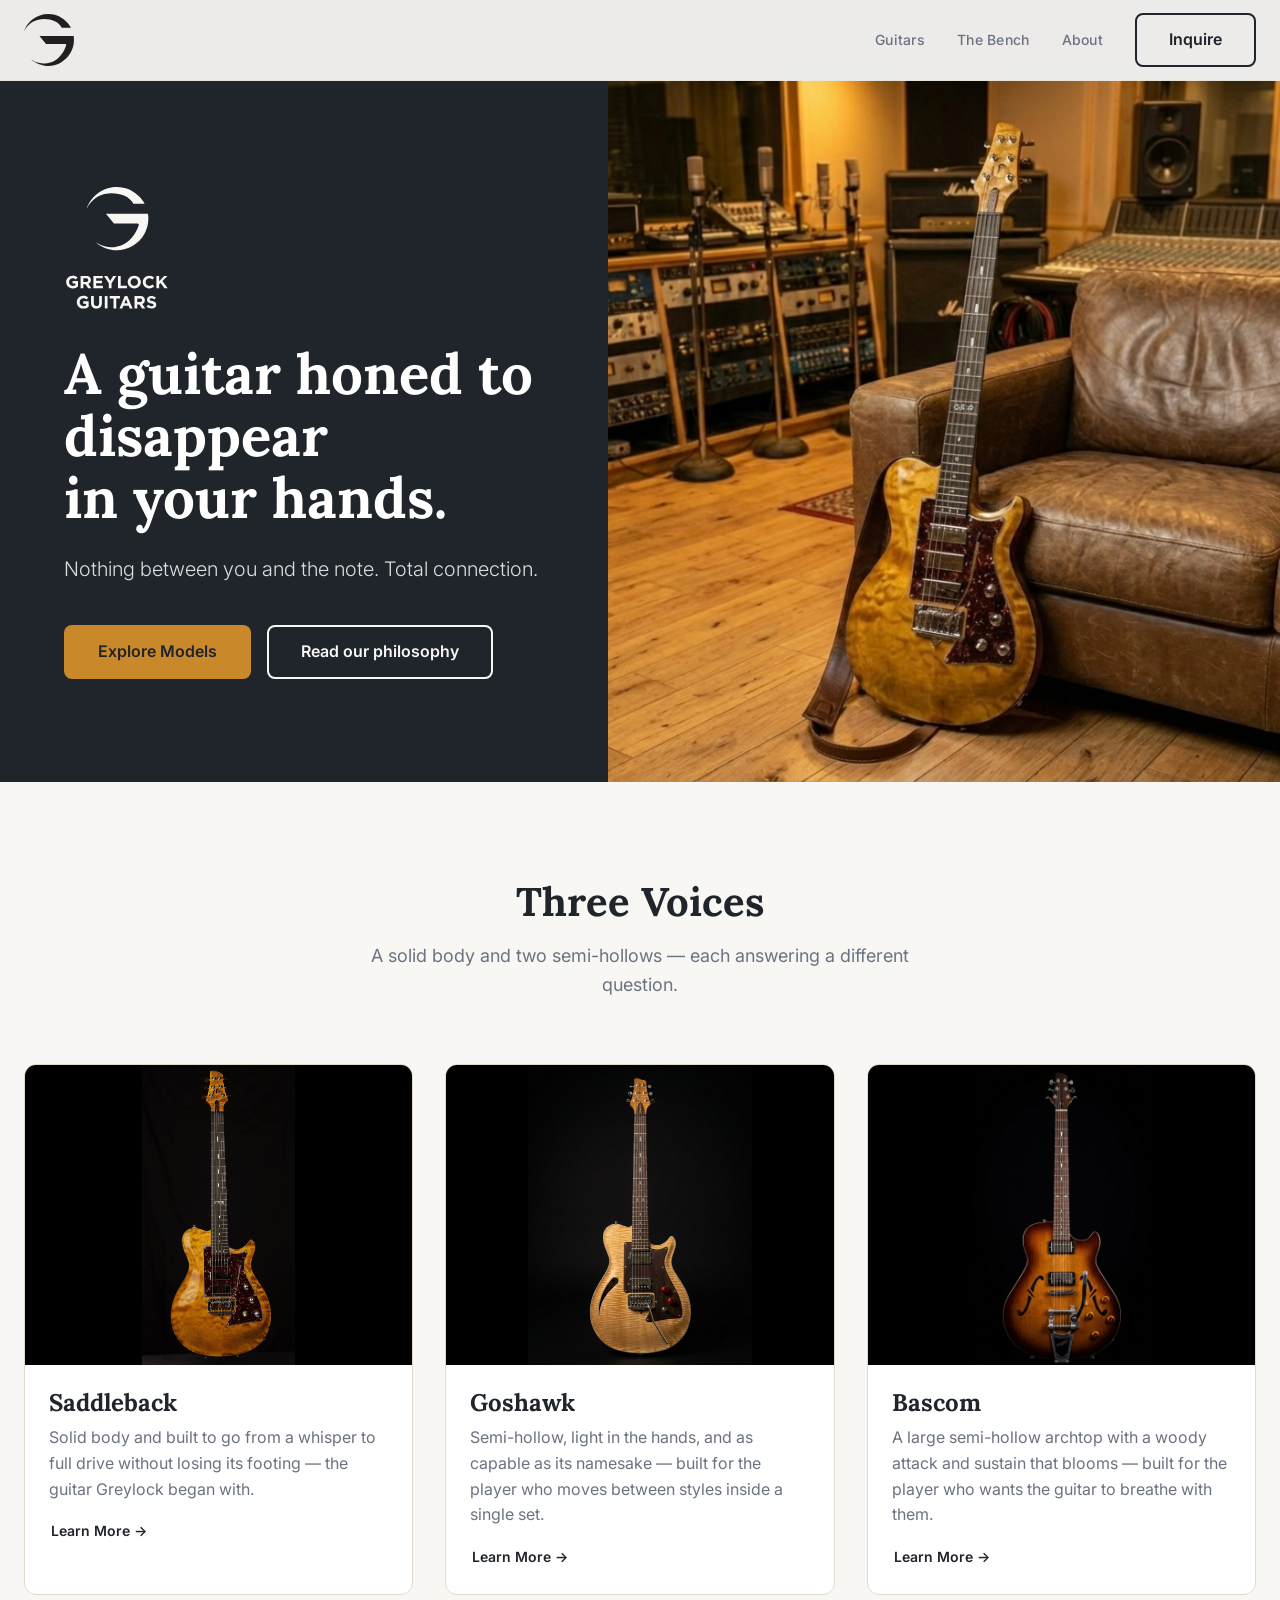
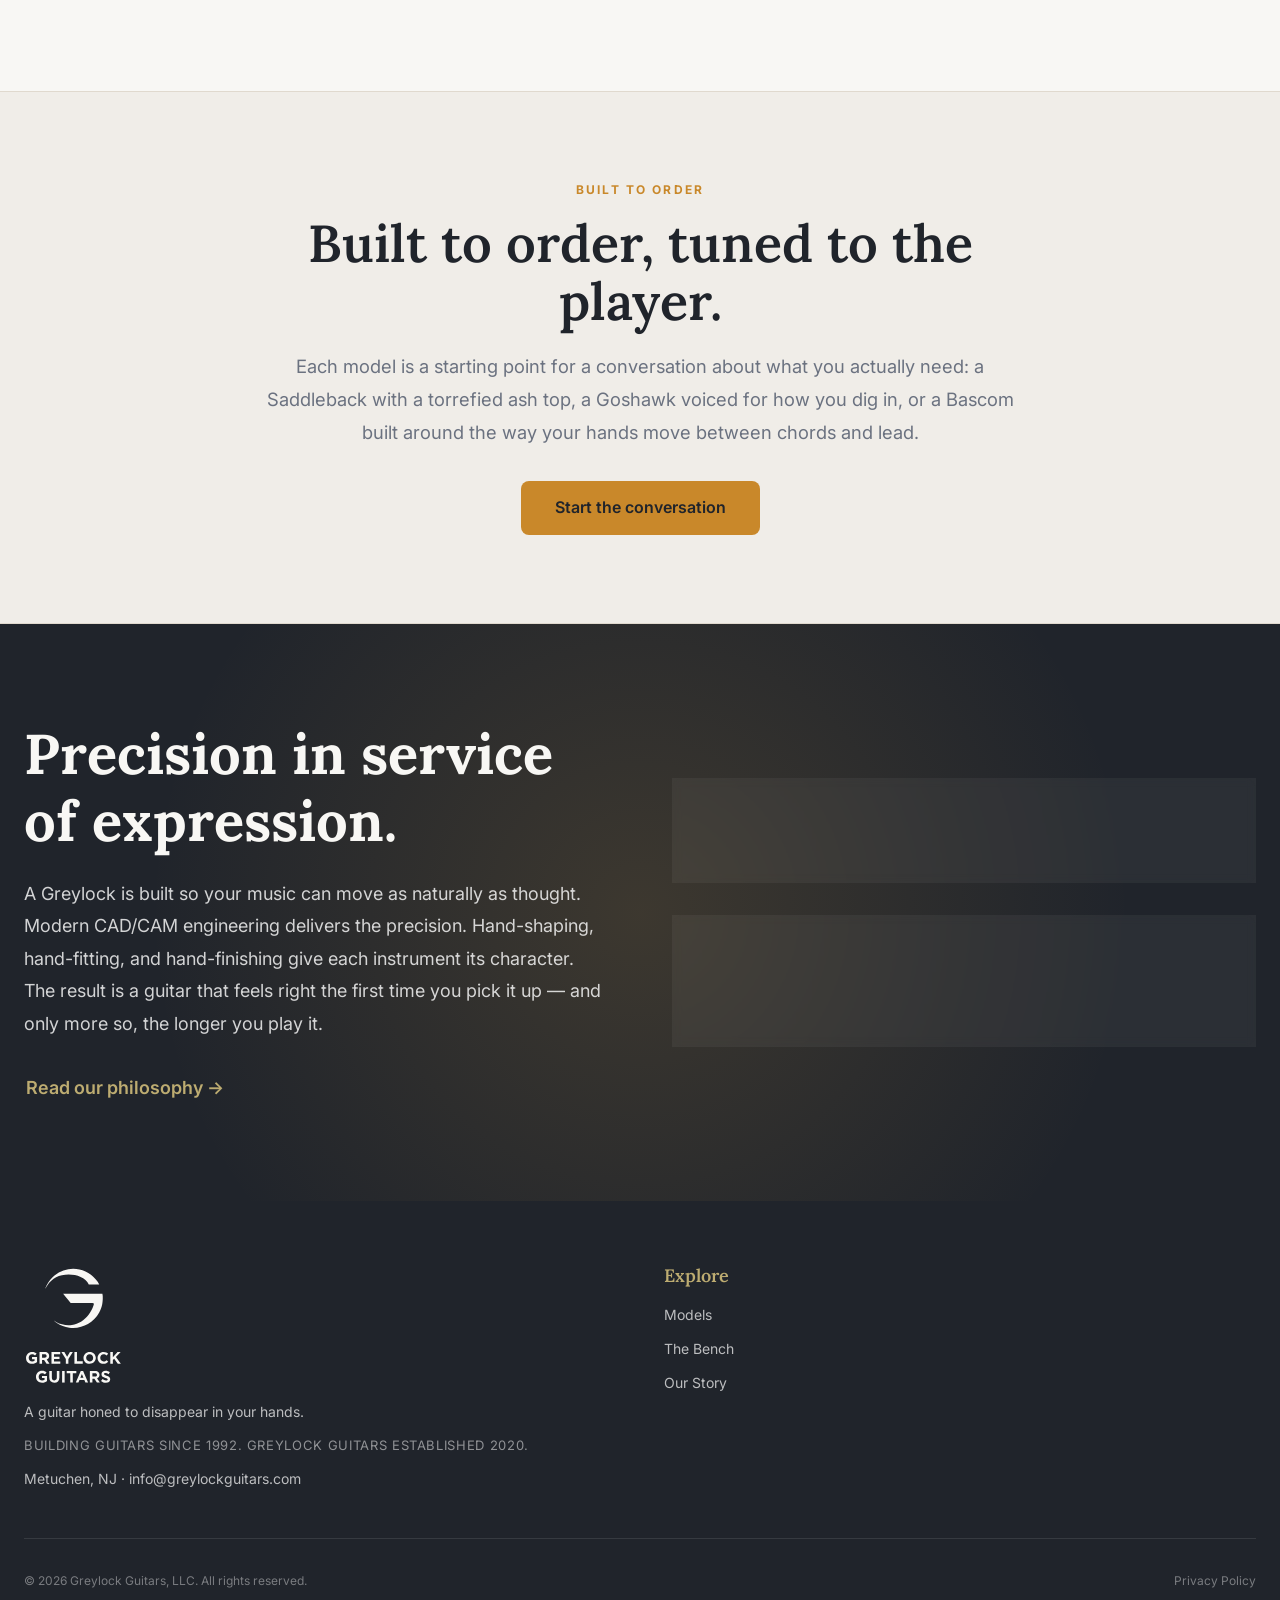
==== index.html @ 0bf5e830 "Initial Greylock Guitars site Co-Authored-By: Claude Sonnet 5.5 <noreply@anthropic.com> Claude-Sessi" ====
<!DOCTYPE html>
<html lang="en">
<head>
    <meta charset="UTF-8">
    <meta name="viewport" content="width=device-width, initial-scale=1.0">
    <title>Greylock Guitars — Precision electric guitars, Metuchen NJ</title>
    <meta name="description" content="Greylock Guitars builds precision electric guitars in Metuchen, NJ. Solid body and semi-hollow instruments, honed to disappear in your hands.">
    <script type="application/ld+json">
    {
        "@context": "https://schema.org",
        "@type": ["Organization", "LocalBusiness"],
        "name": "Greylock Guitars",
        "email": "info@greylockguitars.com",
        "address": {
            "@type": "PostalAddress",
            "addressLocality": "Metuchen",
            "addressRegion": "NJ",
            "addressCountry": "US"
        }
    }
    </script>
    <link rel="preconnect" href="https://fonts.googleapis.com">
    <link rel="preconnect" href="https://fonts.gstatic.com" crossorigin>
    <link href="https://fonts.googleapis.com/css2?family=Inter:wght@300;400;500;600&family=Lora:ital,wght@0,400;0,500;0,600;0,700;1,400&display=swap" rel="stylesheet">
    <link rel="stylesheet" href="styles.css">
    <link rel="icon" href="favicon.svg" type="image/svg+xml">
    <link rel="icon" href="favicon-32.png" type="image/png" sizes="32x32">
    <link rel="icon" href="favicon.ico" sizes="48x48">
    <link rel="apple-touch-icon" href="apple-touch-icon.png">
</head>
<body>
    <!-- Navigation -->
    <nav class="nav">
        <div class="nav-container">
            <a href="index.html" class="logo"><img src="logo.svg" alt="Greylock Guitars" class="logo-img"></a>

            <div class="nav-links" id="navLinks">
                <a href="index.html#models" class="nav-link">Guitars</a>
                <a href="bench.html" class="nav-link">The Bench</a>
                <a href="about.html" class="nav-link">About</a>
                <a href="contact.html" class="btn btn-outline">Inquire</a>
            </div>

            <button class="mobile-menu-btn" id="mobileMenuBtn" aria-label="Toggle menu">
                <span class="hamburger"></span>
            </button>
        </div>
    </nav>

    <!-- Hero Section -->
    <section class="hero hero--split">
        <div class="hero-content fade-in">
            <img src="logo-stacked-light.svg" alt="" class="hero-logo">
            <h1 class="hero-title">A guitar honed to disappear<br>in your hands.</h1>
            <p class="hero-subtitle">Nothing between you and the note. Total connection.</p>
            <div class="hero-buttons">
                <a href="index.html#models" class="btn btn-primary">Explore Models</a>
                <a href="about.html" class="btn btn-secondary">Read our philosophy</a>
            </div>
        </div>
        <figure class="hero-photo"><img src="attached_assets/hero.jpg" alt="A Greylock guitar leaning against a leather sofa in a recording studio, racks of vintage gear behind it"></figure>
    </section>

    <!-- Featured Models Section -->
    <section class="section" id="models">
        <div class="container">
            <div class="section-header">
                <h2 class="section-title">Three Voices</h2>
                <p class="section-subtitle">A solid body and two semi-hollows — each answering a different question.</p>
            </div>

            <div class="guitar-grid">
                <!-- Saddleback -->
                <div class="guitar-card">
                    <a href="saddleback.html" class="guitar-card-image" aria-label="Saddleback">
                        <img src="attached_assets/2024-greylock-first-look.jpeg" alt="Saddleback in amber quilted maple">
                    </a>
                    <div class="guitar-card-content">
                        <h3 class="guitar-card-title">Saddleback</h3>
                        <p class="guitar-card-desc">Solid body and built to go from a whisper to full drive without losing its footing — the guitar Greylock began with.</p>
                        <a href="saddleback.html" class="btn btn-text">Learn More →</a>
                    </div>
                </div>

                <!-- Goshawk -->
                <div class="guitar-card">
                    <a href="goshawk.html" class="guitar-card-image" aria-label="Goshawk">
                        <img src="attached_assets/goshawk-1.jpg" alt="Goshawk semi-hollow in natural flame maple with rosewood pickguard">
                    </a>
                    <div class="guitar-card-content">
                        <h3 class="guitar-card-title">Goshawk</h3>
                        <p class="guitar-card-desc">Semi-hollow, light in the hands, and as capable as its namesake — built for the player who moves between styles inside a single set.</p>
                        <a href="goshawk.html" class="btn btn-text">Learn More →</a>
                    </div>
                </div>

                <!-- Bascom -->
                <div class="guitar-card">
                    <a href="bascom.html" class="guitar-card-image" aria-label="Bascom">
                        <img src="attached_assets/bascom-1.jpg" alt="Bascom semi-hollow archtop in tobacco sunburst with Bigsby tremolo">
                    </a>
                    <div class="guitar-card-content">
                        <h3 class="guitar-card-title">Bascom</h3>
                        <p class="guitar-card-desc">A large semi-hollow archtop with a woody attack and sustain that blooms — built for the player who wants the guitar to breathe with them.</p>
                        <a href="bascom.html" class="btn btn-text">Learn More →</a>
                    </div>
                </div>
            </div>
        </div>
    </section>

    <!-- Built to Order -->
    <section class="order-band">
        <div class="container">
            <div class="order-band-inner">
                <p class="bench-kicker">Built to order</p>
                <h2 class="order-band-title">Built to order, tuned to the player.</h2>
                <p class="order-band-text">
                    Each model is a starting point for a conversation about what you actually need: a Saddleback with a torrefied ash top, a Goshawk voiced for how you dig in, or a Bascom built around the way your hands move between chords and lead.
                </p>
                <a href="contact.html" class="btn btn-primary">Start the conversation</a>
            </div>
        </div>
    </section>

    <!-- Value Prop Section -->
    <section class="section section-dark">
        <div class="section-dark-overlay"></div>
        <div class="container">
            <div class="two-column">
                <div>
                    <h2 class="section-title-large">Precision in service of expression.</h2>
                    <p class="section-text">
                        A Greylock is built so your music can move as naturally as thought. Modern CAD/CAM engineering delivers the precision.
                        Hand-shaping, hand-fitting, and hand-finishing give each instrument its character. The result is a guitar that
                        feels right the first time you pick it up — and only more so, the longer you play it.
                    </p>
                    <a href="about.html" class="btn btn-link">Read our philosophy →</a>
                </div>

                <div class="features-grid">
                    <!-- Feature 1 -->
                    <div class="feature-card">
                        <div class="feature-icon">
                            <svg xmlns="http://www.w3.org/2000/svg" width="32" height="32" viewBox="0 0 24 24" fill="none" stroke="currentColor" stroke-width="2" stroke-linecap="round" stroke-linejoin="round">
                                <path d="M12 19l7-7 3 3-7 7-3-3z"></path>
                                <path d="M18 13l-1.5-7.5L2 2l3.5 14.5L13 18l5-5z"></path>
                                <path d="M2 2l7.586 7.586"></path>
                                <circle cx="11" cy="11" r="2"></circle>
                            </svg>
                        </div>
                        <div>
                            <h3 class="feature-title">Precision Engineering</h3>
                            <p class="feature-desc">Modern CNC accuracy paired with traditional hand-carving.</p>
                        </div>
                    </div>

                    <!-- Feature 2 -->
                    <div class="feature-card">
                        <div class="feature-icon">
                            <svg xmlns="http://www.w3.org/2000/svg" width="32" height="32" viewBox="0 0 24 24" fill="none" stroke="currentColor" stroke-width="2" stroke-linecap="round" stroke-linejoin="round">
                                <polygon points="13 2 3 14 12 14 11 22 21 10 12 10 13 2"></polygon>
                            </svg>
                        </div>
                        <div>
                            <h3 class="feature-title">Resonant Materials</h3>
                            <p class="feature-desc">Tonewoods selected individually for weight, stability, and voice — traditional or not, when a material earns its place.</p>
                        </div>
                    </div>
                </div>
            </div>
        </div>
    </section>

    <!-- Footer -->
    <footer class="footer">
        <div class="container">
            <div class="footer-grid">
                <!-- Brand -->
                <div>
                    <img src="logo-stacked-light.svg" alt="Greylock Guitars" class="footer-logo">
                    <p class="footer-tagline">A guitar honed to disappear in your hands.</p>
                    <p class="footer-established">Building guitars since 1992. Greylock Guitars established 2020.</p>
                    <p class="footer-location">Metuchen, NJ · <a href="mailto:info@greylockguitars.com">info@greylockguitars.com</a></p>
                </div>

                <!-- Links -->
                <div>
                    <h4 class="footer-heading">Explore</h4>
                    <ul class="footer-links">
                        <li><a href="index.html#models">Models</a></li>
                        <li><a href="bench.html">The Bench</a></li>
                        <li><a href="about.html">Our Story</a></li>
                    </ul>
                </div>

                <!-- Contact -->
            </div>

            <div class="footer-bottom">
                <p>&copy; 2026 Greylock Guitars, LLC. All rights reserved.</p>
                <div class="footer-legal">
                    <a href="privacy.html">Privacy Policy</a>
                </div>
            </div>
        </div>
    </footer>

    <script src="script.js"></script>
</body>
</html>
---- styles.css ----
/* ========================================
   CSS VARIABLES & RESET
   ======================================== */
:root {
    /* Brand Colors */
    --charcoal: #20242b;
    --warm-brown: #80664d;
    --vintage-amber: #e1aa48;
    --ivory: #f8f7f4;
    --cherry-red: #be283b;
    --gold: #bdac71;
    --chrome: #d6dbe0;

    /* Theme Colors */
    --background: #f8f7f4;
    --background-alt: #4d3d28;
    --foreground: #20242b;
    --primary: #20242b;
    --primary-foreground: #f8f7f4;
    --secondary: #bdac71;
    --muted: #f0ede8;
    --muted-foreground: #6b7280;
    --border: #e0d9ce;

    /* Typography */
    --font-heading: 'Lora', serif;
    --font-body: 'Inter', sans-serif;

    /* Spacing */
    --spacing-xs: 0.5rem;
    --spacing-sm: 1rem;
    --spacing-md: 1.5rem;
    --spacing-lg: 2rem;
    --spacing-xl: 3rem;
    --spacing-2xl: 4rem;

    /* Border Radius */
    --radius-sm: 0.25rem;
    --radius-md: 0.5rem;
    --radius-lg: 0.75rem;
    --radius-xl: 1rem;
}

* {
    margin: 0;
    padding: 0;
    box-sizing: border-box;
}

body {
    font-family: var(--font-body);
    background: var(--background);
    color: var(--foreground);
    line-height: 1.6;
    -webkit-font-smoothing: antialiased;
    -moz-osx-font-smoothing: grayscale;
}

h1, h2, h3, h4, h5, h6 {
    font-family: var(--font-heading);
    font-weight: 600;
    line-height: 1.2;
    letter-spacing: 0;
}

img {
    max-width: 100%;
    display: block;
}

a {
    text-decoration: none;
    color: inherit;
}

/* ========================================
   NAVIGATION
   ======================================== */
.nav {
    position: fixed;
    top: 0;
    width: 100%;
    background: rgba(248, 247, 244, 0.95);
    backdrop-filter: blur(12px);
    z-index: 1000;
    border-bottom: 1px solid rgba(224, 217, 206, 0.4);
}

.nav-container {
    max-width: 1280px;
    margin: 0 auto;
    padding: 0 1.5rem;
    display: flex;
    justify-content: space-between;
    align-items: center;
    height: 80px;
}

.logo {
    display: flex;
    align-items: center;
    transition: opacity 0.3s ease;
}

.logo:hover {
    opacity: 0.8;
}

.logo-img {
    height: 2rem;
    width: auto;
    display: block;
}

.nav-links {
    display: flex;
    align-items: center;
    gap: 2rem;
}

.nav-link {
    font-size: 0.875rem;
    font-weight: 500;
    letter-spacing: 0.02em;
    color: var(--muted-foreground);
    transition: color 0.3s ease;
    position: relative;
}

.nav-link:hover {
    color: var(--primary);
}

.nav-link.active {
    color: var(--primary);
}

.nav-link.active::after {
    content: '';
    position: absolute;
    bottom: -4px;
    left: 0;
    width: 100%;
    height: 2px;
    background: var(--primary);
}

.mobile-menu-btn {
    display: none;
    background: none;
    border: none;
    cursor: pointer;
    padding: 0.5rem;
    overflow: hidden;
}

.hamburger {
    display: block;
    width: 26px;
    height: 22px;
    position: relative;
    transition: all 0.3s ease;
}

/* Guitar strings (4 horizontal lines) with frets on edges */
.hamburger::before {
    content: '';
    position: absolute;
    width: 26px;
    height: 0.8px;
    background: var(--primary);
    left: 0;
    top: 5px;
    transition: all 0.3s ease;
    /* Additional 3 strings below */
    box-shadow:
        0 5px 0 0 var(--primary),
        0 10px 0 0 var(--primary),
        0 15px 0 0 var(--primary),
        /* Left fret */
        0 0 0 1.5px var(--primary),
        /* Right fret */
        25px 0 0 1.5px var(--primary);
}

/* Horizontal pill-shaped fret marker between strings */
.hamburger::after {
    content: '';
    position: absolute;
    width: 8px;
    height: 2.5px;
    background: var(--primary);
    left: 50%;
    top: 50%;
    transform: translate(-50%, -50%);
    border-radius: 2px;
    opacity: 0.5;
    transition: all 0.3s ease;
}

/* Active state - X for close */
.mobile-menu-btn.active .hamburger::before {
    box-shadow: none;
    width: 24px;
    height: 2px;
    top: 50%;
    transform: translateY(-50%) rotate(45deg);
}

.mobile-menu-btn.active .hamburger::after {
    width: 24px;
    height: 2px;
    border-radius: 0;
    transform: translate(-50%, -50%) rotate(-45deg);
    opacity: 1;
}

/* ========================================
   BUTTONS
   ======================================== */
.btn {
    display: inline-block;
    padding: 0.75rem 2rem;
    font-size: 1rem;
    font-weight: 600;
    text-align: center;
    border-radius: var(--radius-md);
    transition: all 0.3s ease;
    cursor: pointer;
    border: 2px solid transparent;
}

.btn-primary {
    background: #c9882a;
    color: var(--primary);
}

.btn-primary:hover {
    background: var(--vintage-amber);
    transform: translateY(-2px);
    box-shadow: 0 4px 12px rgba(201, 136, 42, 0.3);
}

.btn-secondary {
    background: transparent;
    color: var(--primary-foreground);
    border-color: var(--primary-foreground);
}

.btn-secondary:hover {
    background: var(--primary-foreground);
    color: var(--primary);
}

.btn-outline {
    background: transparent;
    color: var(--primary);
    border-color: var(--primary);
}

.btn-outline:hover {
    background: var(--primary);
    color: var(--primary-foreground);
}

.btn-ghost {
    background: transparent;
    color: var(--muted-foreground);
    padding: 0.5rem 1rem;
}

.btn-ghost:hover {
    color: var(--primary);
}

.btn-link {
    background: none;
    color: var(--secondary);
    padding: 0;
    font-size: 1.125rem;
    transition: color 0.3s ease;
}

.btn-link:hover {
    color: var(--primary-foreground);
}

.btn-text {
    background: none;
    color: var(--primary);
    padding: 0;
    font-size: 0.875rem;
    font-weight: 600;
}

.btn-text:hover {
    color: var(--secondary);
}

/* ========================================
   HERO SECTION
   ======================================== */
.hero {
    position: relative;
    height: 100vh;
    min-height: 600px;
    display: flex;
    align-items: center;
    justify-content: center;
    overflow: hidden;
    background: var(--charcoal);
}

.hero-bg {
    position: absolute;
    inset: 0;
    background-image: url('attached_assets/hero.jpg');
    background-size: cover;
    background-position: center;
    opacity: 0.5;
}

.hero-overlay {
    position: absolute;
    inset: 0;
    background: linear-gradient(to bottom, rgba(32, 36, 43, 0.5), rgba(32, 36, 43, 0.65));
    z-index: 1;
}

.hero-content {
    position: relative;
    z-index: 2;
    text-align: center;
    max-width: 900px;
    padding: 0 1.5rem;
    margin-top: 4rem;
}

.hero-title {
    font-size: clamp(2.5rem, 8vw, 4.5rem);
    font-weight: 700;
    color: white;
    margin-bottom: 1.5rem;
    line-height: 1.1;
    text-shadow: 0 2px 20px rgba(0, 0, 0, 0.5), 0 4px 40px rgba(0, 0, 0, 0.3);
}

.hero-subtitle {
    font-size: clamp(1rem, 3vw, 1.25rem);
    color: rgba(255, 255, 255, 0.95);
    margin-bottom: 2.5rem;
    font-weight: 300;
    max-width: 700px;
    margin-left: auto;
    margin-right: auto;
    text-shadow: 0 2px 15px rgba(0, 0, 0, 0.4), 0 4px 30px rgba(0, 0, 0, 0.3);
}

.hero-buttons {
    display: flex;
    flex-wrap: wrap;
    gap: 1rem;
    justify-content: center;
}

/* ========================================
   SECTIONS
   ======================================== */
.section {
    padding: 6rem 0;
}

.section-dark {
    background: var(--primary);
    color: var(--primary-foreground);
    position: relative;
    overflow: hidden;
}

.section-dark-overlay {
    position: absolute;
    inset: 0;
    background: radial-gradient(circle at center, rgba(225, 170, 72, 0.15) 0%, transparent 70%);
    pointer-events: none;
}

.container {
    max-width: 1280px;
    margin: 0 auto;
    padding: 0 1.5rem;
    position: relative;
    z-index: 1;
}

.section-header {
    text-align: center;
    margin-bottom: 4rem;
}

.section-header-flex {
    display: flex;
    justify-content: space-between;
    align-items: flex-end;
    margin-bottom: 3rem;
}

.section-title {
    font-size: clamp(2rem, 5vw, 2.5rem);
    font-weight: 700;
    color: var(--foreground);
    margin-bottom: 1rem;
}

.section-dark .section-title {
    color: var(--primary-foreground);
}

.section-title-large {
    font-size: clamp(2rem, 6vw, 3.5rem);
    font-weight: 700;
    margin-bottom: 1.5rem;
}

.section-subtitle {
    font-size: 1.125rem;
    color: var(--muted-foreground);
    max-width: 600px;
    margin: 0 auto;
}

.section-text {
    font-size: 1.125rem;
    line-height: 1.8;
    color: rgba(255, 255, 255, 0.8);
    margin-bottom: 2rem;
}

/* ========================================
   LAYOUT UTILITIES
   ======================================== */
.two-column {
    display: grid;
    grid-template-columns: 1fr 1fr;
    gap: 4rem;
    align-items: center;
}

.guitar-grid {
    display: grid;
    grid-template-columns: repeat(auto-fit, minmax(300px, 1fr));
    gap: 2rem;
}

.blog-grid {
    display: grid;
    grid-template-columns: repeat(auto-fit, minmax(300px, 1fr));
    gap: 2rem;
}

.features-grid {
    display: grid;
    gap: 2rem;
}

/* ========================================
   GUITAR CARDS
   ======================================== */
.guitar-card {
    background: white;
    border-radius: var(--radius-lg);
    overflow: hidden;
    border: 1px solid var(--border);
    transition: all 0.3s ease;
}

.guitar-card:hover {
    transform: translateY(-4px);
    box-shadow: 0 12px 24px rgba(0, 0, 0, 0.1);
    border-color: rgba(225, 170, 72, 0.5);
}

.guitar-card-image {
    display: block;
    width: 100%;
    height: 300px;
    overflow: hidden;
    background: #000;
}

.guitar-card-image img {
    width: 100%;
    height: 100%;
    object-fit: contain;
}

.guitar-card:hover .guitar-card-image img {
    transform: none;
}

/* Gallery Styles */
.gallery-container {
    position: relative;
}

.gallery-images {
    position: relative;
    width: 100%;
    height: 100%;
}

.gallery-image {
    position: absolute;
    top: 0;
    left: 0;
    width: 100%;
    height: 100%;
    object-fit: contain;
    opacity: 0;
    transition: opacity 0.5s ease;
}

.gallery-image.active {
    opacity: 1;
    position: relative;
}

.gallery-btn {
    position: absolute;
    top: 50%;
    transform: translateY(-50%);
    background: rgba(32, 36, 43, 0.7);
    color: white;
    border: none;
    width: 40px;
    height: 40px;
    border-radius: 50%;
    font-size: 1.5rem;
    cursor: pointer;
    transition: all 0.3s ease;
    z-index: 10;
    display: flex;
    align-items: center;
    justify-content: center;
    opacity: 0;
}

.gallery-container:hover .gallery-btn {
    opacity: 1;
}

.gallery-btn:hover {
    background: rgba(32, 36, 43, 0.9);
    transform: translateY(-50%) scale(1.1);
}

.gallery-prev {
    left: 10px;
}

.gallery-next {
    right: 10px;
}

.gallery-dots {
    position: absolute;
    bottom: 15px;
    left: 50%;
    transform: translateX(-50%);
    display: flex;
    gap: 8px;
    z-index: 10;
}

.gallery-dot {
    width: 8px;
    height: 8px;
    border-radius: 50%;
    background: rgba(255, 255, 255, 0.5);
    cursor: pointer;
    transition: all 0.3s ease;
    border: 1px solid rgba(255, 255, 255, 0.8);
}

.gallery-dot:hover {
    background: rgba(255, 255, 255, 0.8);
    transform: scale(1.2);
}

.gallery-dot.active {
    background: white;
    width: 24px;
    border-radius: 4px;
}

.guitar-card-content {
    padding: 1.5rem;
}

.guitar-card-title {
    font-size: 1.5rem;
    font-weight: 700;
    margin-bottom: 0.5rem;
}

.guitar-card-desc {
    color: var(--muted-foreground);
    margin-bottom: 1rem;
}

.guitar-card-price {
    font-size: 1.125rem;
    font-weight: 600;
    color: var(--primary);
    margin-bottom: 1rem;
}

/* ========================================
   FEATURE CARDS
   ======================================== */
.feature-card {
    display: flex;
    gap: 1rem;
    padding: 1.5rem;
    background: rgba(255, 255, 255, 0.05);
    border-radius: var(--radius-lg);
    backdrop-filter: blur(4px);
}

.feature-icon {
    color: var(--secondary);
    flex-shrink: 0;
}

.feature-title {
    font-size: 1.25rem;
    font-weight: 700;
    margin-bottom: 0.5rem;
}

.feature-desc {
    color: rgba(255, 255, 255, 0.7);
}

/* ========================================
   BLOG CARDS
   ======================================== */
.blog-card {
    cursor: pointer;
    transition: transform 0.3s ease;
}

.blog-card:hover {
    transform: translateY(-4px);
}

.blog-image {
    width: 100%;
    height: 250px;
    border-radius: var(--radius-lg);
    overflow: hidden;
    margin-bottom: 1rem;
}

.blog-image img {
    width: 100%;
    height: 100%;
    object-fit: cover;
    transition: transform 0.5s ease;
}

.blog-card:hover .blog-image img {
    transform: scale(1.05);
}

.blog-title {
    font-size: 1.5rem;
    font-weight: 700;
    margin-bottom: 0.5rem;
    transition: color 0.3s ease;
}

.blog-card:hover .blog-title {
    color: var(--primary);
}

.blog-excerpt {
    color: var(--muted-foreground);
    line-height: 1.6;
}

/* ========================================
   THE BENCH PAGE
   ======================================== */
.bench-page {
    background: var(--background);
}

.bench-hero {
    position: relative;
    min-height: 82vh;
    display: flex;
    align-items: flex-end;
    overflow: hidden;
    background: var(--charcoal);
    padding: 10rem 0 6rem;
}

.bench-hero-bg {
    position: absolute;
    inset: 0;
    background-image: url('attached_assets/bench.jpg');
    background-size: cover;
    background-position: center;
    transform: scale(1.02);
}

.bench-hero-overlay {
    position: absolute;
    inset: 0;
    background:
        linear-gradient(to bottom, rgba(32, 36, 43, 0.18), rgba(32, 36, 43, 0.9)),
        linear-gradient(to right, rgba(32, 36, 43, 0.86), rgba(32, 36, 43, 0.22));
}

.bench-hero-content {
    position: relative;
    z-index: 1;
    width: min(1120px, calc(100% - 3rem));
    margin: 0 auto;
    color: white;
}

.bench-kicker {
    font-size: 0.75rem;
    font-weight: 700;
    letter-spacing: 0.18em;
    text-transform: uppercase;
    color: #c9882a;
    margin-bottom: 1rem;
}

.bench-hero h1 {
    max-width: 780px;
    font-size: 5.75rem;
    line-height: 0.98;
    margin-bottom: 1.5rem;
    text-shadow: 0 4px 24px rgba(0, 0, 0, 0.45);
}

.bench-hero p:not(.bench-kicker) {
    max-width: 640px;
    color: rgba(255, 255, 255, 0.84);
    font-size: 1.2rem;
    line-height: 1.8;
}

.bench-intro-section {
    padding: 5rem 0;
    border-bottom: 1px solid var(--border);
}

.bench-intro-grid {
    display: grid;
    grid-template-columns: minmax(0, 0.9fr) minmax(0, 1.1fr);
    gap: 4rem;
    align-items: start;
}

.bench-intro-copy {
    display: grid;
    gap: 1.25rem;
    color: var(--muted-foreground);
    font-size: 1.0625rem;
    line-height: 1.8;
}

.work-gallery-section {
    padding-top: 0;
    background: var(--background);
}

.work-gallery-header {
    display: grid;
    grid-template-columns: minmax(0, 1fr) minmax(260px, 0.6fr);
    gap: 3rem;
    align-items: end;
    margin-bottom: 2.75rem;
}

.work-gallery-header > p {
    margin: 0;
    color: var(--muted-foreground);
    line-height: 1.7;
}

.work-gallery-grid {
    display: grid;
    grid-template-columns: repeat(4, minmax(0, 1fr));
    grid-auto-rows: 175px;
    gap: 0.8rem;
}

.work-gallery-item {
    display: block;
    overflow: hidden;
    background: var(--primary);
}

.work-gallery-item-wide {
    grid-column: span 2;
    grid-row: span 2;
}

.work-gallery-item-tall {
    grid-row: span 2;
}

.work-gallery-item img {
    display: block;
    width: 100%;
    height: 100%;
    object-fit: cover;
    transition: transform 500ms ease, opacity 300ms ease;
}

.work-gallery-item:hover img,
.work-gallery-item:focus-visible img {
    transform: scale(1.045);
    opacity: 0.86;
}

.work-gallery-item:focus-visible {
    outline: 2px solid var(--secondary);
    outline-offset: 3px;
}

.bench-topic-section {
    background:
        linear-gradient(180deg, rgba(240, 237, 232, 0.55), rgba(248, 247, 244, 0));
}

.bench-topic-grid {
    display: grid;
    grid-template-columns: repeat(6, 1fr);
    gap: 1rem;
}

.bench-topic-card {
    grid-column: span 2;
    min-height: 260px;
    display: flex;
    flex-direction: column;
    justify-content: space-between;
    padding: 1.5rem;
    border: 1px solid var(--border);
    border-radius: var(--radius-lg);
    background: rgba(255, 255, 255, 0.72);
    color: var(--foreground);
    transition: transform 0.3s ease, border-color 0.3s ease, box-shadow 0.3s ease;
}

.bench-topic-card.featured {
    grid-column: span 4;
    background:
        linear-gradient(rgba(32, 36, 43, 0.18), rgba(32, 36, 43, 0.88)),
        url('attached_assets/TS8_5390.jpeg');
    background-size: cover;
    background-position: center;
    color: white;
}

.bench-topic-card:hover {
    transform: translateY(-4px);
    border-color: rgba(201, 136, 42, 0.55);
    box-shadow: 0 16px 34px rgba(32, 36, 43, 0.11);
}

.bench-topic-number {
    font-size: 0.75rem;
    font-weight: 700;
    letter-spacing: 0.14em;
    color: #c9882a;
}

.bench-topic-card h3 {
    font-size: 1.8rem;
    margin-bottom: 0.75rem;
}

.bench-topic-card p {
    color: var(--muted-foreground);
}

.bench-topic-card.featured p {
    max-width: 540px;
    color: rgba(255, 255, 255, 0.78);
}

.bench-feature-section {
    padding-top: 2rem;
}

.bench-feature-grid {
    display: grid;
    grid-template-columns: minmax(0, 1.08fr) minmax(320px, 0.92fr);
    gap: 4rem;
    align-items: center;
    padding: 4rem 0;
    border-top: 1px solid var(--border);
}

.bench-feature-grid.reverse {
    grid-template-columns: minmax(320px, 0.92fr) minmax(0, 1.08fr);
}

.bench-feature-grid.reverse .bench-feature-image {
    order: 2;
}

.bench-feature-image {
    aspect-ratio: 5 / 4;
    overflow: hidden;
    border-radius: var(--radius-lg);
    background: var(--muted);
    box-shadow: 0 18px 42px rgba(32, 36, 43, 0.13);
}

.bench-feature-image img {
    width: 100%;
    height: 100%;
    object-fit: cover;
}

.bench-feature-copy h2 {
    font-size: 3.1rem;
    margin-bottom: 1.5rem;
}

.bench-feature-copy p:not(.bench-kicker) {
    color: var(--muted-foreground);
    font-size: 1.0625rem;
    line-height: 1.8;
    margin-bottom: 1.25rem;
}

.bench-principles-section {
    background: var(--primary);
    color: var(--primary-foreground);
}

.bench-principles-layout {
    display: grid;
    grid-template-columns: minmax(0, 0.85fr) minmax(0, 1.15fr);
    gap: 4rem;
}

.bench-principles-section .section-title {
    color: var(--primary-foreground);
}

.bench-principles-list {
    display: grid;
    gap: 1px;
    background: rgba(255, 255, 255, 0.14);
}

.bench-principle {
    display: grid;
    grid-template-columns: 130px 1fr;
    gap: 2rem;
    padding: 1.5rem 0;
    background: var(--primary);
}

.bench-principle span {
    color: var(--secondary);
    font-weight: 700;
}

.bench-principle p {
    color: rgba(255, 255, 255, 0.76);
}

.bench-cta {
    padding: 5rem 0;
    background:
        linear-gradient(rgba(248, 247, 244, 0.88), rgba(248, 247, 244, 0.96)),
        url('attached_assets/TS8_8857-edit.jpeg');
    background-size: cover;
    background-position: center 38%;
}

.bench-cta-inner {
    max-width: 720px;
}

.bench-cta h2 {
    font-size: 2.8rem;
    margin-bottom: 1rem;
}

.bench-cta p {
    max-width: 560px;
    color: var(--muted-foreground);
    font-size: 1.125rem;
    line-height: 1.8;
    margin-bottom: 2rem;
}

/* ========================================
   BENCH ARTICLE
   ======================================== */
.bench-article-page {
    background: var(--background);
}

.bench-article-hero {
    position: relative;
    min-height: 76vh;
    display: flex;
    align-items: flex-end;
    overflow: hidden;
    background: var(--charcoal);
    padding: 10rem 0 5rem;
}

.bench-article-hero-bg {
    position: absolute;
    inset: 0;
    background-image: url('attached_assets/guitars-plus-024.jpeg');
    background-size: cover;
    background-position: center 46%;
    transform: scale(1.02);
}

.bench-article-page-wood .bench-article-hero-bg {
    background-image: url('attached_assets/reactive-finish-detail.jpg');
    background-position: center 42%;
}

.bench-article-page-carbon .bench-article-hero-bg {
    background-image: url('attached_assets/carbon-body-reinforcement.jpg');
    background-position: center 50%;
}

.bench-article-hero-overlay {
    position: absolute;
    inset: 0;
    background:
        linear-gradient(to bottom, rgba(32, 36, 43, 0.16), rgba(32, 36, 43, 0.92)),
        linear-gradient(to right, rgba(32, 36, 43, 0.88), rgba(32, 36, 43, 0.18));
}

.bench-article-hero-content {
    position: relative;
    z-index: 1;
    width: min(980px, calc(100% - 3rem));
    margin: 0 auto;
    color: white;
}

.bench-back-link {
    display: inline-flex;
    align-items: center;
    color: rgba(255, 255, 255, 0.78);
    font-size: 0.875rem;
    font-weight: 600;
    margin-bottom: 2rem;
    transition: color 0.3s ease;
}

.bench-back-link::before {
    content: '\2190';
    margin-right: 0.5rem;
}

.bench-back-link:hover {
    color: white;
}

.bench-article-hero h1 {
    max-width: 820px;
    font-size: clamp(3rem, 8vw, 5.5rem);
    line-height: 0.98;
    margin-bottom: 1.5rem;
    text-shadow: 0 4px 24px rgba(0, 0, 0, 0.45);
}

.bench-article-hero p:not(.bench-kicker) {
    max-width: 680px;
    color: rgba(255, 255, 255, 0.84);
    font-size: 1.2rem;
    line-height: 1.8;
}

.bench-article-body {
    padding: 5.5rem 0;
}

.bench-article-shell {
    width: min(1120px, calc(100% - 3rem));
    margin: 0 auto;
    display: grid;
    grid-template-columns: 260px minmax(0, 760px);
    gap: 5rem;
    align-items: start;
}

.bench-article-aside {
    position: sticky;
    top: 7rem;
    padding-top: 0.5rem;
    border-top: 2px solid #c9882a;
}

.bench-article-aside p:not(.bench-kicker) {
    color: var(--muted-foreground);
    line-height: 1.7;
}

.bench-article-copy {
    font-size: 1.18rem;
    line-height: 1.9;
    color: #363b44;
}

.bench-article-copy p {
    margin-bottom: 1.75rem;
}

.bench-article-copy h2 {
    font-size: clamp(1.8rem, 4vw, 2.6rem);
    margin: 3.5rem 0 1.25rem;
    color: var(--foreground);
}

.bench-article-lede {
    font-family: var(--font-heading);
    font-size: clamp(1.75rem, 4vw, 2.45rem);
    line-height: 1.32;
    color: var(--foreground);
}

.bench-article-copy blockquote {
    margin: 3rem 0;
    padding: 2rem 0 2rem 2rem;
    border-left: 3px solid #c9882a;
}

.bench-article-copy blockquote p {
    margin: 0;
    font-family: var(--font-heading);
    font-size: clamp(1.8rem, 4vw, 2.7rem);
    line-height: 1.22;
    color: var(--foreground);
}

.bench-article-figure {
    margin: 3.25rem 0;
}

.bench-article-figure-wide {
    margin-top: 3rem;
}

.bench-article-figure img,
.bench-process-grid img {
    display: block;
    width: 100%;
    aspect-ratio: 16 / 10;
    object-fit: cover;
    border-radius: 8px;
    box-shadow: 0 18px 48px rgba(32, 36, 43, 0.16);
}

.bench-article-figure figcaption,
.bench-process-grid figcaption {
    margin-top: 0.85rem;
    color: var(--muted-foreground);
    font-size: 0.88rem;
    line-height: 1.6;
}

.bench-process-panel {
    margin: 4rem 0;
    padding: 2rem;
    display: grid;
    grid-template-columns: minmax(0, 0.72fr) minmax(0, 1.28fr);
    gap: 2rem;
    align-items: start;
    background: #20242b;
    color: white;
    border-radius: 8px;
}

.bench-process-copy h2 {
    margin: 0.65rem 0 1rem;
    color: white;
    font-size: clamp(1.7rem, 3vw, 2.35rem);
}

.bench-process-copy p:not(.bench-kicker) {
    margin-bottom: 0;
    color: rgba(255, 255, 255, 0.74);
    font-size: 1rem;
    line-height: 1.75;
}

.bench-process-grid {
    display: grid;
    grid-template-columns: repeat(2, minmax(0, 1fr));
    gap: 1rem;
}

.bench-process-grid img {
    box-shadow: none;
}

.bench-process-grid figcaption {
    color: rgba(255, 255, 255, 0.68);
}

.bench-process-panel-carbon {
    background:
        linear-gradient(135deg, rgba(32, 36, 43, 0.98), rgba(43, 42, 38, 0.96));
}

.bench-detail-list {
    margin: 3.5rem 0;
    display: grid;
    grid-template-columns: repeat(3, minmax(0, 1fr));
    gap: 1px;
    background: rgba(201, 136, 42, 0.3);
    border: 1px solid rgba(201, 136, 42, 0.3);
}

.bench-detail-list div {
    min-width: 0;
    padding: 1.35rem;
    background: #fbfaf7;
}

.bench-detail-list span {
    display: block;
    margin-bottom: 1rem;
    color: #c9882a;
    font-size: 0.78rem;
    font-weight: 700;
    letter-spacing: 0.14em;
}

.bench-detail-list h3 {
    margin-bottom: 0.6rem;
    color: var(--foreground);
    font-family: var(--font-heading);
    font-size: 1.25rem;
}

.bench-detail-list p {
    margin-bottom: 0;
    color: var(--muted-foreground);
    font-size: 0.95rem;
    line-height: 1.65;
}

.bench-article-next {
    padding: 5rem 0;
    background:
        linear-gradient(rgba(32, 36, 43, 0.84), rgba(32, 36, 43, 0.88)),
        url('attached_assets/DSCN0860.jpeg');
    background-size: cover;
    background-position: center;
    color: white;
}

.bench-article-page-wood .bench-article-next {
    background:
        linear-gradient(rgba(32, 36, 43, 0.84), rgba(32, 36, 43, 0.88)),
        url('attached_assets/guitars-plus-024.jpeg');
    background-size: cover;
    background-position: center 46%;
}

.bench-article-next-inner {
    max-width: 720px;
}

.bench-article-next h2 {
    font-size: clamp(2.2rem, 5vw, 3.4rem);
    margin-bottom: 1rem;
}

.bench-article-next p:not(.bench-kicker) {
    max-width: 600px;
    color: rgba(255, 255, 255, 0.78);
    font-size: 1.125rem;
    line-height: 1.8;
    margin-bottom: 2rem;
}

/* ========================================
   FOOTER
   ======================================== */
.footer {
    background: var(--primary);
    color: var(--primary-foreground);
    padding: 4rem 0 2rem;
}

.footer-grid {
    display: grid;
    grid-template-columns: repeat(auto-fit, minmax(200px, 1fr));
    gap: 3rem;
    margin-bottom: 3rem;
}

.footer-brand {
    font-family: var(--font-heading);
    font-size: 1.5rem;
    font-weight: 700;
    letter-spacing: -0.05em;
    margin-bottom: 1rem;
}

.footer-tagline {
    color: rgba(255, 255, 255, 0.7);
    font-size: 0.875rem;
    line-height: 1.6;
}

.footer-established {
    color: rgba(255, 255, 255, 0.5);
    font-size: 0.8125rem;
    letter-spacing: 0.05em;
    text-transform: uppercase;
    margin-top: 0.75rem;
}

.footer-location {
    color: rgba(255, 255, 255, 0.7);
    font-size: 0.875rem;
    margin-top: 0.75rem;
}

.footer-location a:hover {
    color: white;
}

.footer-heading {
    font-size: 1.125rem;
    font-weight: 600;
    color: var(--secondary);
    margin-bottom: 1rem;
}

.footer-links {
    list-style: none;
}

.footer-links li {
    margin-bottom: 0.5rem;
}

.footer-links a {
    color: rgba(255, 255, 255, 0.7);
    font-size: 0.875rem;
    transition: color 0.3s ease;
}

.footer-links a:hover {
    color: white;
}

.footer-contact {
    list-style: none;
}

.footer-contact li {
    display: flex;
    align-items: center;
    gap: 0.75rem;
    margin-bottom: 0.75rem;
    color: rgba(255, 255, 255, 0.7);
    font-size: 0.875rem;
}

.social-icon {
    display: inline-flex;
    padding: 0.5rem;
    border-radius: 50%;
    background: rgba(255, 255, 255, 0.05);
    color: white;
    transition: background 0.3s ease;
}

.social-icon:hover {
    background: rgba(255, 255, 255, 0.1);
}

.footer-bottom {
    border-top: 1px solid rgba(255, 255, 255, 0.1);
    padding-top: 2rem;
    display: flex;
    justify-content: space-between;
    align-items: center;
    font-size: 0.75rem;
    color: rgba(255, 255, 255, 0.4);
}

.footer-legal {
    display: flex;
    gap: 1.5rem;
}

.footer-legal a {
    transition: color 0.3s ease;
}

.footer-legal a:hover {
    color: white;
}

/* ========================================
   ANIMATIONS
   ======================================== */
@keyframes fadeIn {
    from {
        opacity: 0;
        transform: translateY(20px);
    }
    to {
        opacity: 1;
        transform: translateY(0);
    }
}

.fade-in {
    animation: fadeIn 0.8s ease-out forwards;
}

.fade-in.delay-1 {
    animation-delay: 0.2s;
    opacity: 0;
}

.fade-in.delay-2 {
    animation-delay: 0.4s;
    opacity: 0;
}

/* ========================================
   RESPONSIVE
   ======================================== */
@media (max-width: 768px) {
    .nav-links {
        position: fixed;
        top: 80px;
        left: 0;
        width: 100%;
        background: var(--background);
        flex-direction: column;
        align-items: stretch;
        padding: 1rem;
        gap: 0;
        border-bottom: 1px solid var(--border);
        box-shadow: 0 4px 12px rgba(0, 0, 0, 0.1);
        transform: translateY(-100%);
        opacity: 0;
        visibility: hidden;
        transition: all 0.3s ease;
    }

    .nav-links.active {
        transform: translateY(0);
        opacity: 1;
        visibility: visible;
    }

    .nav-link {
        padding: 1rem;
        border-radius: var(--radius-sm);
        transition: background 0.3s ease;
    }

    .nav-link:hover {
        background: var(--muted);
    }

    .mobile-menu-btn {
        display: block;
    }

    .hidden-mobile {
        display: none !important;
    }

    .two-column {
        grid-template-columns: 1fr;
        gap: 2rem;
    }

    .section-header-flex {
        flex-direction: column;
        align-items: flex-start;
        gap: 1rem;
    }

    .bench-hero {
        min-height: 720px;
        padding: 8rem 0 4rem;
    }

    .bench-hero h1 {
        font-size: 4rem;
    }

    .bench-hero p:not(.bench-kicker) {
        font-size: 1.05rem;
    }

    .bench-feature-copy h2,
    .bench-cta h2 {
        font-size: 2.35rem;
    }

    .bench-hero-overlay {
        background: linear-gradient(to bottom, rgba(32, 36, 43, 0.24), rgba(32, 36, 43, 0.92));
    }

    .bench-intro-grid,
    .work-gallery-header,
    .bench-feature-grid,
    .bench-feature-grid.reverse,
    .bench-principles-layout,
    .bench-article-shell {
        grid-template-columns: 1fr;
        gap: 2rem;
    }

    .bench-article-hero {
        min-height: 700px;
        padding: 8rem 0 4rem;
    }

    .bench-article-aside {
        position: static;
    }

    .bench-article-body {
        padding: 4rem 0;
    }

    .bench-process-panel,
    .bench-process-grid,
    .bench-detail-list {
        grid-template-columns: 1fr;
    }

    .bench-process-panel {
        padding: 1.35rem;
        margin: 3rem 0;
    }

    .bench-topic-grid {
        grid-template-columns: 1fr;
    }

    .work-gallery-grid {
        grid-template-columns: repeat(3, minmax(0, 1fr));
        grid-auto-rows: 150px;
    }

    .bench-topic-card,
    .bench-topic-card.featured {
        grid-column: auto;
        min-height: 220px;
    }

    .bench-feature-grid.reverse .bench-feature-image {
        order: 0;
    }

    .bench-principle {
        grid-template-columns: 1fr;
        gap: 0.5rem;
    }

    .hero-buttons {
        flex-direction: column;
        width: 100%;
    }

    .hero-buttons .btn {
        width: 100%;
    }

    .footer-bottom {
        flex-direction: column;
        gap: 1rem;
        text-align: center;
    }

    .footer-legal {
        flex-direction: column;
        gap: 0.5rem;
    }
}

@media (max-width: 480px) {
    .section {
        padding: 3rem 0;
    }

    .bench-hero h1 {
        font-size: 2.75rem;
    }

    .bench-topic-card h3 {
        font-size: 1.5rem;
    }

    .bench-feature-copy h2,
    .bench-cta h2 {
        font-size: 2rem;
    }

    .bench-article-hero h1 {
        font-size: 2.7rem;
    }

    .bench-article-copy {
        font-size: 1.0625rem;
    }

    .bench-article-figure,
    .bench-detail-list {
        margin: 2.5rem 0;
    }

    .bench-intro-section,
    .work-gallery-section,
    .bench-cta {
        padding: 3rem 0;
    }

    .work-gallery-section {
        padding-top: 0;
    }

    .work-gallery-grid {
        grid-template-columns: repeat(2, minmax(0, 1fr));
        grid-auto-rows: 140px;
        gap: 0.55rem;
    }

    .bench-feature-grid {
        padding: 3rem 0;
    }

    .guitar-grid,
    .blog-grid {
        grid-template-columns: 1fr;
    }
}

/* ========================================
   LIGHTBOX MODAL
   ======================================== */
.lightbox {
    display: none;
    position: fixed;
    top: 0;
    left: 0;
    width: 100%;
    height: 100%;
    background: rgba(0, 0, 0, 0.95);
    z-index: 9999;
    justify-content: center;
    align-items: center;
}

.lightbox.active {
    display: flex;
}

.lightbox-content {
    position: relative;
    width: 100%;
    height: 100%;
    display: flex;
    align-items: center;
    justify-content: center;
    padding: 100px 120px;
}

.lightbox-image {
    max-width: 100%;
    max-height: 100%;
    width: auto;
    height: auto;
    object-fit: contain;
    border-radius: var(--radius-md);
}

.lightbox-close {
    position: absolute;
    top: 20px;
    right: 20px;
    background: rgba(255, 255, 255, 0.1);
    color: white;
    border: 2px solid white;
    width: 50px;
    height: 50px;
    border-radius: 50%;
    font-size: 2rem;
    cursor: pointer;
    display: flex;
    align-items: center;
    justify-content: center;
    transition: all 0.3s ease;
    z-index: 10000;
}

.lightbox-close:hover {
    background: rgba(255, 255, 255, 0.2);
    transform: rotate(90deg);
}

.lightbox-prev,
.lightbox-next {
    position: absolute;
    top: 50%;
    transform: translateY(-50%);
    background: rgba(255, 255, 255, 0.1);
    color: white;
    border: 2px solid white;
    width: 60px;
    height: 60px;
    border-radius: 50%;
    font-size: 2rem;
    cursor: pointer;
    transition: all 0.3s ease;
    display: flex;
    align-items: center;
    justify-content: center;
}

.lightbox-prev {
    left: 30px;
}

.lightbox-next {
    right: 30px;
}

.lightbox-prev:hover,
.lightbox-next:hover {
    background: rgba(255, 255, 255, 0.2);
    transform: translateY(-50%) scale(1.1);
}

.lightbox-counter {
    position: absolute;
    bottom: 30px;
    left: 50%;
    transform: translateX(-50%);
    background: rgba(0, 0, 0, 0.7);
    color: white;
    padding: 0.5rem 1.5rem;
    border-radius: 2rem;
    font-size: 1rem;
    border: 1px solid rgba(255, 255, 255, 0.3);
}

/* Make gallery images clickable */
.gallery-image {
    cursor: pointer;
}

@media (max-width: 768px) {
    .lightbox-content {
        padding: 80px 70px;
    }

    .lightbox-prev {
        left: 10px;
        width: 50px;
        height: 50px;
    }

    .lightbox-next {
        right: 10px;
        width: 50px;
        height: 50px;
    }

    .lightbox-close {
        top: 10px;
        right: 10px;
        width: 40px;
        height: 40px;
    }
}

@media (max-width: 480px) {
    .lightbox-content {
        padding: 60px 20px;
    }
}

/* ========================================
   ABOUT PAGE STYLES
   ======================================== */
.page-header {
    text-align: center;
    margin-bottom: 4rem;
}

.page-title {
    font-size: clamp(2.5rem, 8vw, 4rem);
    font-weight: 700;
    margin-bottom: 1.5rem;
}

.page-subtitle {
    font-size: 1.25rem;
    color: var(--muted-foreground);
    font-style: italic;
    font-weight: 300;
}

.hero-image {
    width: 100%;
    aspect-ratio: 16 / 9;
    border-radius: var(--radius-xl);
    overflow: hidden;
    margin-bottom: 4rem;
    box-shadow: 0 8px 24px rgba(0, 0, 0, 0.1);
}

.hero-image img {
    width: 100%;
    height: 100%;
    object-fit: cover;
}

.prose {
    max-width: 65ch;
    margin: 0 auto;
    font-size: 1.125rem;
    line-height: 1.8;
    color: var(--foreground);
}

.prose h3 {
    font-size: 1.75rem;
    margin-top: 2.5rem;
    margin-bottom: 1rem;
}

.prose p {
    margin-bottom: 1.5rem;
}

.page-actions {
    margin-top: 4rem;
    text-align: center;
    display: flex;
    gap: 1rem;
    justify-content: center;
    flex-wrap: wrap;
}

/* ========================================
   CONTACT PAGE STYLES
   ======================================== */
.contact-grid {
    display: grid;
    grid-template-columns: 1fr 1fr;
    gap: 4rem;
}

.contact-info {
    display: flex;
    flex-direction: column;
    gap: 2rem;
}

.info-card {
    display: flex;
    gap: 1rem;
}

.info-icon {
    background: rgba(32, 36, 43, 0.05);
    padding: 0.75rem;
    border-radius: 50%;
    color: var(--primary);
    width: 48px;
    height: 48px;
    display: flex;
    align-items: center;
    justify-content: center;
    flex-shrink: 0;
}

.info-content h3 {
    font-size: 1.125rem;
    font-weight: 700;
    margin-bottom: 0.25rem;
}

.info-content p {
    color: var(--muted-foreground);
}

.info-content .info-note {
    font-size: 0.875rem;
    color: var(--muted-foreground);
    margin-top: 0.25rem;
}

.contact-form {
    background: white;
    padding: 2rem;
    border-radius: var(--radius-xl);
    box-shadow: 0 1px 3px rgba(0, 0, 0, 0.05);
    border: 1px solid var(--border);
}

.form-group {
    margin-bottom: 1.5rem;
}

.form-label {
    display: block;
    font-weight: 600;
    margin-bottom: 0.5rem;
    color: var(--foreground);
}

.form-input,
.form-select,
.form-textarea {
    width: 100%;
    padding: 0.75rem 1rem;
    font-size: 1rem;
    font-family: var(--font-body);
    border: 1px solid var(--border);
    border-radius: var(--radius-md);
    background: white;
    transition: border-color 0.3s ease, box-shadow 0.3s ease;
}

.form-input:focus,
.form-select:focus,
.form-textarea:focus {
    outline: none;
    border-color: var(--primary);
    box-shadow: 0 0 0 3px rgba(32, 36, 43, 0.1);
}

.form-textarea {
    min-height: 150px;
    resize: vertical;
}

.form-submit {
    width: 100%;
    padding: 1rem;
    font-size: 1.125rem;
    font-weight: 600;
}

@media (max-width: 768px) {
    .contact-grid {
        grid-template-columns: 1fr;
        gap: 2rem;
    }
}

/* ========================================
   MODEL PAGES + ABOUT ADDITIONS
   ======================================== */
.model-crumb { margin-bottom: 2rem; font-size: 0.95rem; }
.model-crumb a { color: var(--muted-foreground); text-decoration: none; }
.model-crumb a:hover { color: var(--foreground); }

.model-layout {
    display: grid;
    grid-template-columns: minmax(0, 1fr) minmax(0, 1fr);
    gap: 4rem;
    align-items: start;
}
.model-media {
    position: sticky;
    top: 100px;
    height: min(80vh, 760px);
    background: #000;
    border-radius: var(--radius-lg);
    overflow: hidden;
}
.model-media .gallery-images { height: 100%; }
.model-media .gallery-image { height: 100%; object-fit: contain; cursor: zoom-in; }
.model-media .gallery-image.active { position: absolute; }
.model-media .gallery-dots { z-index: 3; }

.photo-placeholder, .card-placeholder {
    display: flex; flex-direction: column; align-items: center; justify-content: center;
    gap: 0.5rem; text-align: center;
    background: linear-gradient(160deg, #2a2f38 0%, #20242b 60%, #171a20 100%);
    color: var(--ivory);
}
.photo-placeholder-name, .card-placeholder span {
    font-family: var(--font-heading); font-size: 2rem; letter-spacing: 0.04em; color: var(--vintage-amber);
}
.photo-placeholder-note, .card-placeholder small {
    font-size: 0.8rem; letter-spacing: 0.14em; text-transform: uppercase; opacity: 0.6;
}
.card-placeholder { width: 100%; height: 100%; }

.model-kind { text-transform: uppercase; letter-spacing: 0.16em; font-size: 0.8rem; color: #c9882a; margin-bottom: 0.75rem; font-weight: 600; }
.model-title { font-size: clamp(2.5rem, 6vw, 3.75rem); margin-bottom: 1rem; }
.model-oneliner { font-family: var(--font-heading); font-size: 1.35rem; line-height: 1.45; color: var(--foreground); margin-bottom: 2rem; padding-bottom: 2rem; border-bottom: 1px solid var(--border); }
.model-copy p { font-size: 1.075rem; line-height: 1.8; margin-bottom: 1.4rem; }
.model-copy .model-oneliner { font-size: 1.35rem; line-height: 1.45; }
.model-tagline { font-family: var(--font-heading); font-style: italic; font-size: 1.25rem; color: #c9882a; margin-top: 2.5rem; }
.model-actions { display: flex; gap: 1rem; flex-wrap: wrap; margin-top: 2rem; }

.model-pager { display: flex; justify-content: space-between; gap: 1rem; margin-top: 5rem; padding-top: 2rem; border-top: 1px solid var(--border); }
.model-pager a { color: var(--foreground); text-decoration: none; font-family: var(--font-heading); font-size: 1.1rem; }
.model-pager a:hover { color: #c9882a; }

.prose .prose-lede { font-family: var(--font-heading); font-size: 1.4rem; line-height: 1.6; margin-bottom: 2rem; }
.prose .model-tagline { text-align: center; margin-top: 3.5rem; }
.pull-quote { margin: 3rem 0; padding: 1.5rem 0 1.5rem 2rem; border-left: 3px solid #c9882a; }
.pull-quote p { margin: 0; font-family: var(--font-heading); font-size: clamp(1.4rem, 3vw, 1.85rem); line-height: 1.4; font-style: italic; }

@media (max-width: 860px) {
    .model-layout { grid-template-columns: 1fr; gap: 2rem; }
    .model-media { position: relative; top: 0; height: 70vh; }
}

#models { scroll-margin-top: 80px; }

/* Bench hero with portrait photo */
.bench-hero--photo { min-height: 0; align-items: center; padding: 8rem 0 5rem; }
.bench-hero--photo .bench-hero-content { display: grid; grid-template-columns: minmax(0, 1.05fr) minmax(0, 0.95fr); gap: 4rem; align-items: center; }
.bench-hero--photo h1 { font-size: clamp(2.75rem, 5vw, 4.75rem); }
.bench-hero-photo { margin: 0; border-radius: var(--radius-lg); overflow: hidden; box-shadow: 0 20px 48px rgba(0, 0, 0, 0.45); max-height: 80vh; }
.bench-hero-photo img { display: block; width: 100%; height: 100%; max-height: 80vh; object-fit: cover; object-position: center 35%; }
@media (max-width: 860px) {
    .bench-hero--photo { padding: 7rem 0 3.5rem; }
    .bench-hero--photo .bench-hero-content { grid-template-columns: 1fr; gap: 2.5rem; }
    .bench-hero-photo, .bench-hero-photo img { max-height: none; }
}

/* Plain bench article hero + model electronics */
.bench-article-page-plain .bench-article-hero { min-height: 0; padding: 9rem 0 4rem; }
.bench-article-page-plain .bench-article-hero h1 { font-size: clamp(2.5rem, 6vw, 4.5rem); }
.bench-article-more { padding: 0 0 5.5rem; }
.model-electronics { margin-top: 5rem; padding-top: 3rem; border-top: 1px solid var(--border); }
.model-electronics-title { font-size: 1.75rem; margin-bottom: 1.5rem; }
.model-electronics-grid { display: grid; grid-template-columns: minmax(0, 0.8fr) minmax(0, 1.2fr); gap: 4rem; align-items: start; }
.model-specs { margin: 0; display: grid; gap: 0; border-top: 1px solid var(--border); }
.model-specs > div { display: grid; grid-template-columns: 9rem minmax(0, 1fr); gap: 1rem; padding: 1rem 0; border-bottom: 1px solid var(--border); }
.model-specs dt { font-size: 0.8rem; font-weight: 600; letter-spacing: 0.1em; text-transform: uppercase; color: #c9882a; padding-top: 0.2rem; }
.model-specs dd { margin: 0; line-height: 1.5; }
.model-electronics-copy p { font-size: 1.075rem; line-height: 1.8; margin-bottom: 1.25rem; }
@media (max-width: 860px) {
    .model-electronics-grid { grid-template-columns: 1fr; gap: 2rem; }
    .model-specs > div { grid-template-columns: 1fr; gap: 0.25rem; }
}

/* Built to order */
.order-band { padding: 5.5rem 0; background: var(--muted); border-top: 1px solid var(--border); border-bottom: 1px solid var(--border); }
.order-band-inner { max-width: 760px; margin: 0 auto; text-align: center; }
.order-band-title { font-size: clamp(2rem, 5vw, 3.25rem); line-height: 1.1; margin-bottom: 1.25rem; }
.order-band-text { font-size: 1.15rem; line-height: 1.8; color: var(--muted-foreground); margin-bottom: 2rem; }
.model-order { margin-top: 2.5rem; padding: 1.5rem 1.75rem; border: 1px solid var(--border); border-left: 3px solid #c9882a; border-radius: var(--radius-md); background: var(--muted); }
.model-order .bench-kicker { margin-bottom: 0.5rem; }
.model-copy .model-order p:not(.bench-kicker) { margin: 0; font-size: 1.05rem; line-height: 1.7; }

/* Contact form status + honeypot */
.form-honeypot { position: absolute; left: -9999px; width: 1px; height: 1px; opacity: 0; }
.form-status { margin-top: 1rem; font-size: 0.95rem; line-height: 1.5; min-height: 1.5rem; color: var(--muted-foreground); }
.form-status.success { color: #2f6b3f; }
.form-status.error { color: var(--cherry-red); }

/* Specifications */
.model-specs-wide { grid-template-columns: repeat(2, minmax(0, 1fr)); grid-template-rows: repeat(3, auto); grid-auto-flow: column; column-gap: 4rem; }
.model-specs-section + .model-electronics { margin-top: 3rem; }
@media (max-width: 860px) { .model-specs-wide { grid-template-columns: 1fr; grid-template-rows: none; grid-auto-flow: row; } }

.model-trademark { margin-top: 1rem; font-size: 0.8rem; color: var(--muted-foreground); }

/* About hero split */
.about-hero { display: grid; grid-template-columns: minmax(0, 1.1fr) minmax(0, 0.9fr); gap: 4rem; align-items: center; margin-bottom: 4rem; }
.about-hero .page-title { text-align: left; margin-bottom: 1.5rem; }
.about-lede { font-family: var(--font-heading); font-size: 1.35rem; line-height: 1.6; color: var(--foreground); }
.about-hero-photo { margin: 0; border-radius: var(--radius-xl); overflow: hidden; box-shadow: 0 8px 24px rgba(0, 0, 0, 0.1); max-height: 680px; }
.about-hero-photo img { display: block; width: 100%; height: 100%; max-height: 680px; object-fit: cover; object-position: center 35%; }
@media (max-width: 860px) { .about-hero { grid-template-columns: 1fr; gap: 2rem; } .about-hero-photo, .about-hero-photo img { max-height: none; } }

/* Bench hero collage */
.bench-hero--photo .bench-hero-content { grid-template-columns: minmax(0, 0.8fr) minmax(0, 1.2fr); }
.bench-collage { display: grid; grid-template-columns: repeat(3, minmax(0, 1fr)); gap: 10px; align-items: stretch; }
.bench-collage-col { display: flex; flex-direction: column; gap: 10px; }
.bench-collage figure { position: relative; margin: 0; overflow: hidden; border-radius: var(--radius-md); background: #000; box-shadow: 0 10px 24px rgba(0, 0, 0, 0.4); }
.bench-collage figure.grow { flex: 1 1 auto; }
.bench-collage figure img { position: absolute; inset: 0; width: 100%; height: 100%; object-fit: cover; }
@media (max-width: 860px) { .bench-collage { gap: 6px; } .bench-collage-col { gap: 6px; } }
@media (max-width: 860px) { .bench-hero--photo .bench-hero-content { grid-template-columns: 1fr; } }

/* Bench hero: three-photo collage */
.bench-collage-trio { grid-template-columns: minmax(0, 1.71fr) minmax(0, 1fr); max-width: 560px; justify-self: end; width: 100%; }
.bench-collage-trio .trio-tall { align-self: stretch; min-height: 0; }
@media (max-width: 860px) { .bench-collage-trio { max-width: none; justify-self: stretch; } }

/* Bench hero uses the single bench photo again; About carries the collage */
.bench-hero--photo .bench-hero-content { grid-template-columns: minmax(0, 1.05fr) minmax(0, 0.95fr); }
@media (max-width: 860px) { .bench-hero--photo .bench-hero-content { grid-template-columns: 1fr; } }
.about-hero .bench-collage-trio { justify-self: end; }

/* Home hero: split layout, text panel + clean photo */
.hero--split { display: grid; grid-template-columns: minmax(0, 0.95fr) minmax(0, 1.05fr); height: auto; min-height: 0; padding-top: 80px; align-items: stretch; justify-content: stretch; background: var(--charcoal); }
.hero--split .hero-content { text-align: left; max-width: none; margin: 0; padding: 4rem clamp(1.5rem, 5vw, 5rem); display: flex; flex-direction: column; justify-content: center; align-items: flex-start; }
.hero--split .hero-title { font-size: clamp(2.5rem, 4.4vw, 4.25rem); text-shadow: none; }
.hero--split .hero-subtitle { margin-left: 0; margin-right: 0; text-shadow: none; color: rgba(255,255,255,0.85); }
.hero--split .hero-buttons { justify-content: flex-start; }
.hero--split .hero-photo { margin: 0; min-height: min(78vh, 760px); position: relative; }
.hero--split .hero-photo img { position: absolute; inset: 0; width: 100%; height: 100%; object-fit: cover; object-position: 50% 55%; display: block; }
@media (max-width: 860px) {
  .hero--split { grid-template-columns: 1fr; }
  .hero--split .hero-photo { min-height: 0; aspect-ratio: 4 / 3; order: -1; }
  .hero--split .hero-content { padding: 2.5rem 1.5rem 3rem; }
}

/* Logo: G mark in nav, stacked lockup in hero and footer */
.logo-img { height: 3.25rem; }
.footer-logo { display: block; height: 7.5rem; width: auto; margin-bottom: 1rem; }
.hero-logo { display: block; height: clamp(5.5rem, 11vw, 8rem); width: auto; margin-bottom: 2rem; }

/* Article photo that is much wider than 16:10 keeps its natural shape */
.bench-article-figure--natural img { aspect-ratio: auto; height: auto; }
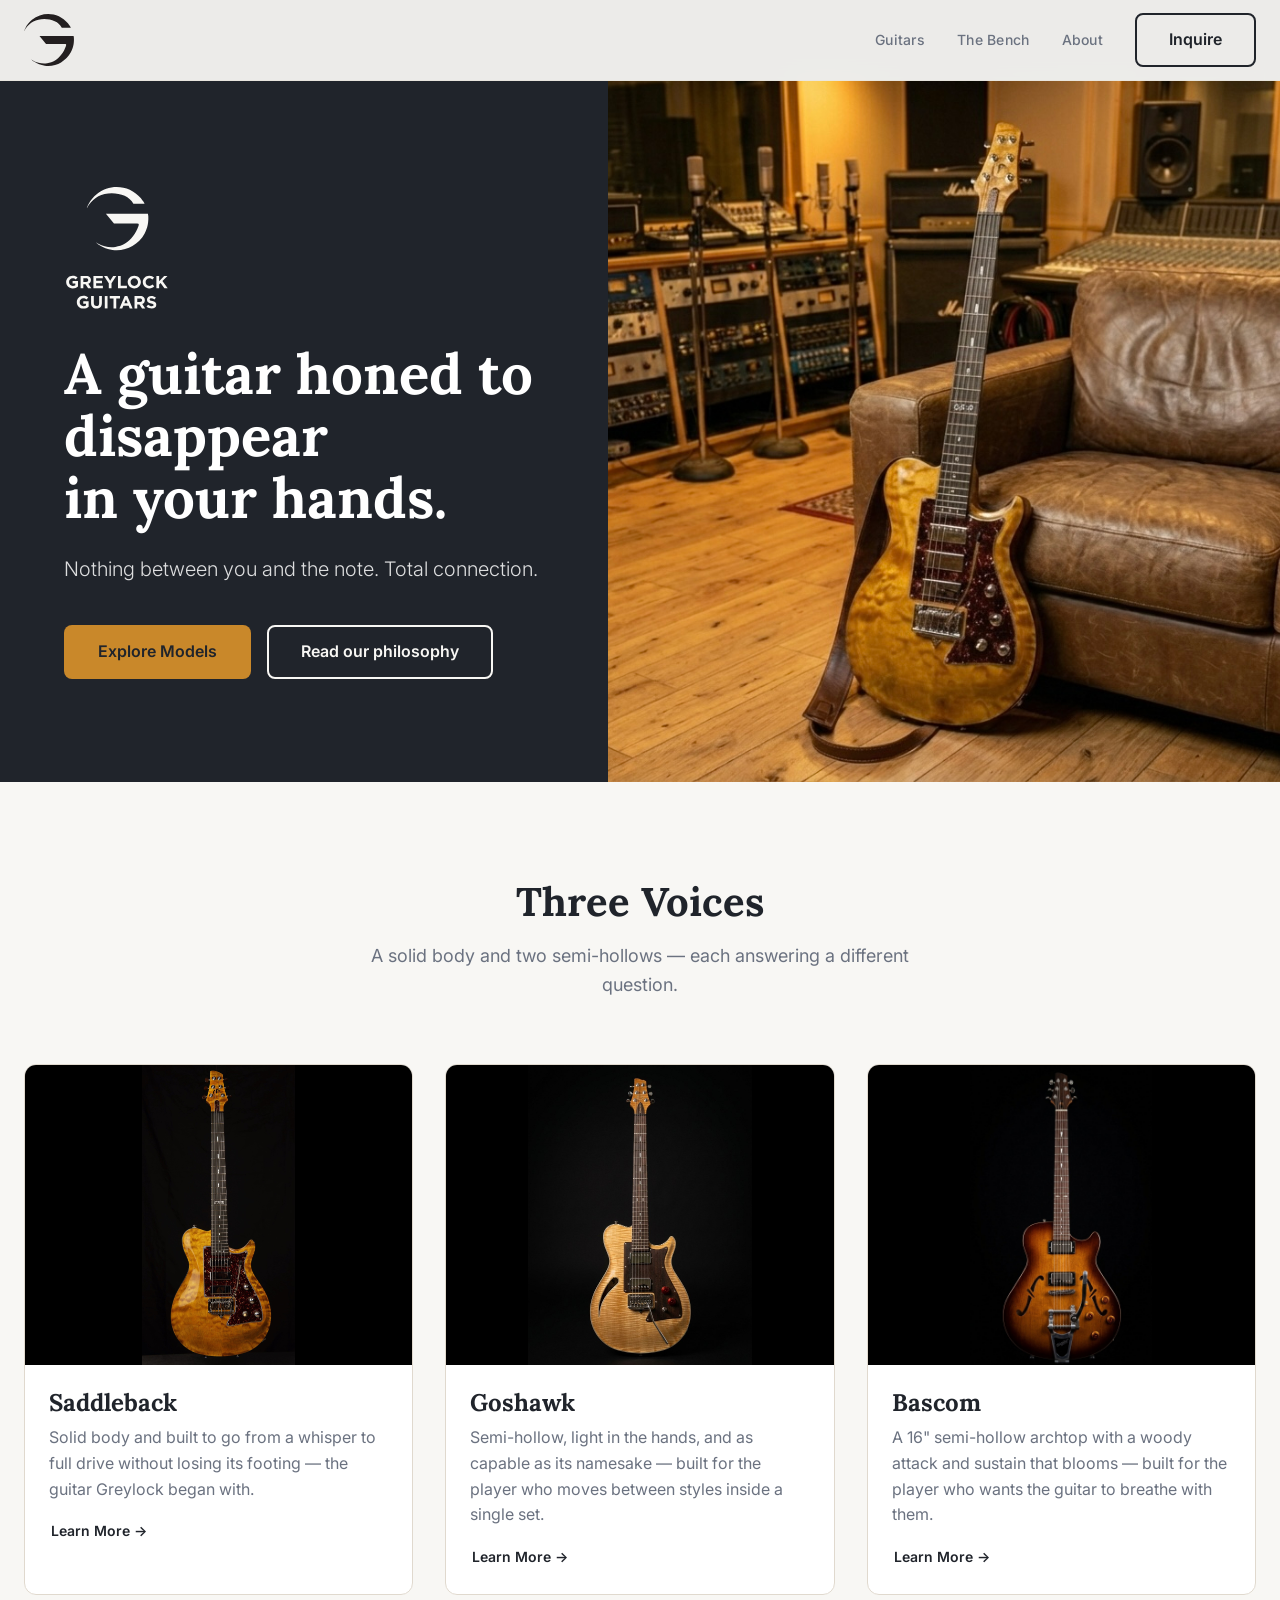
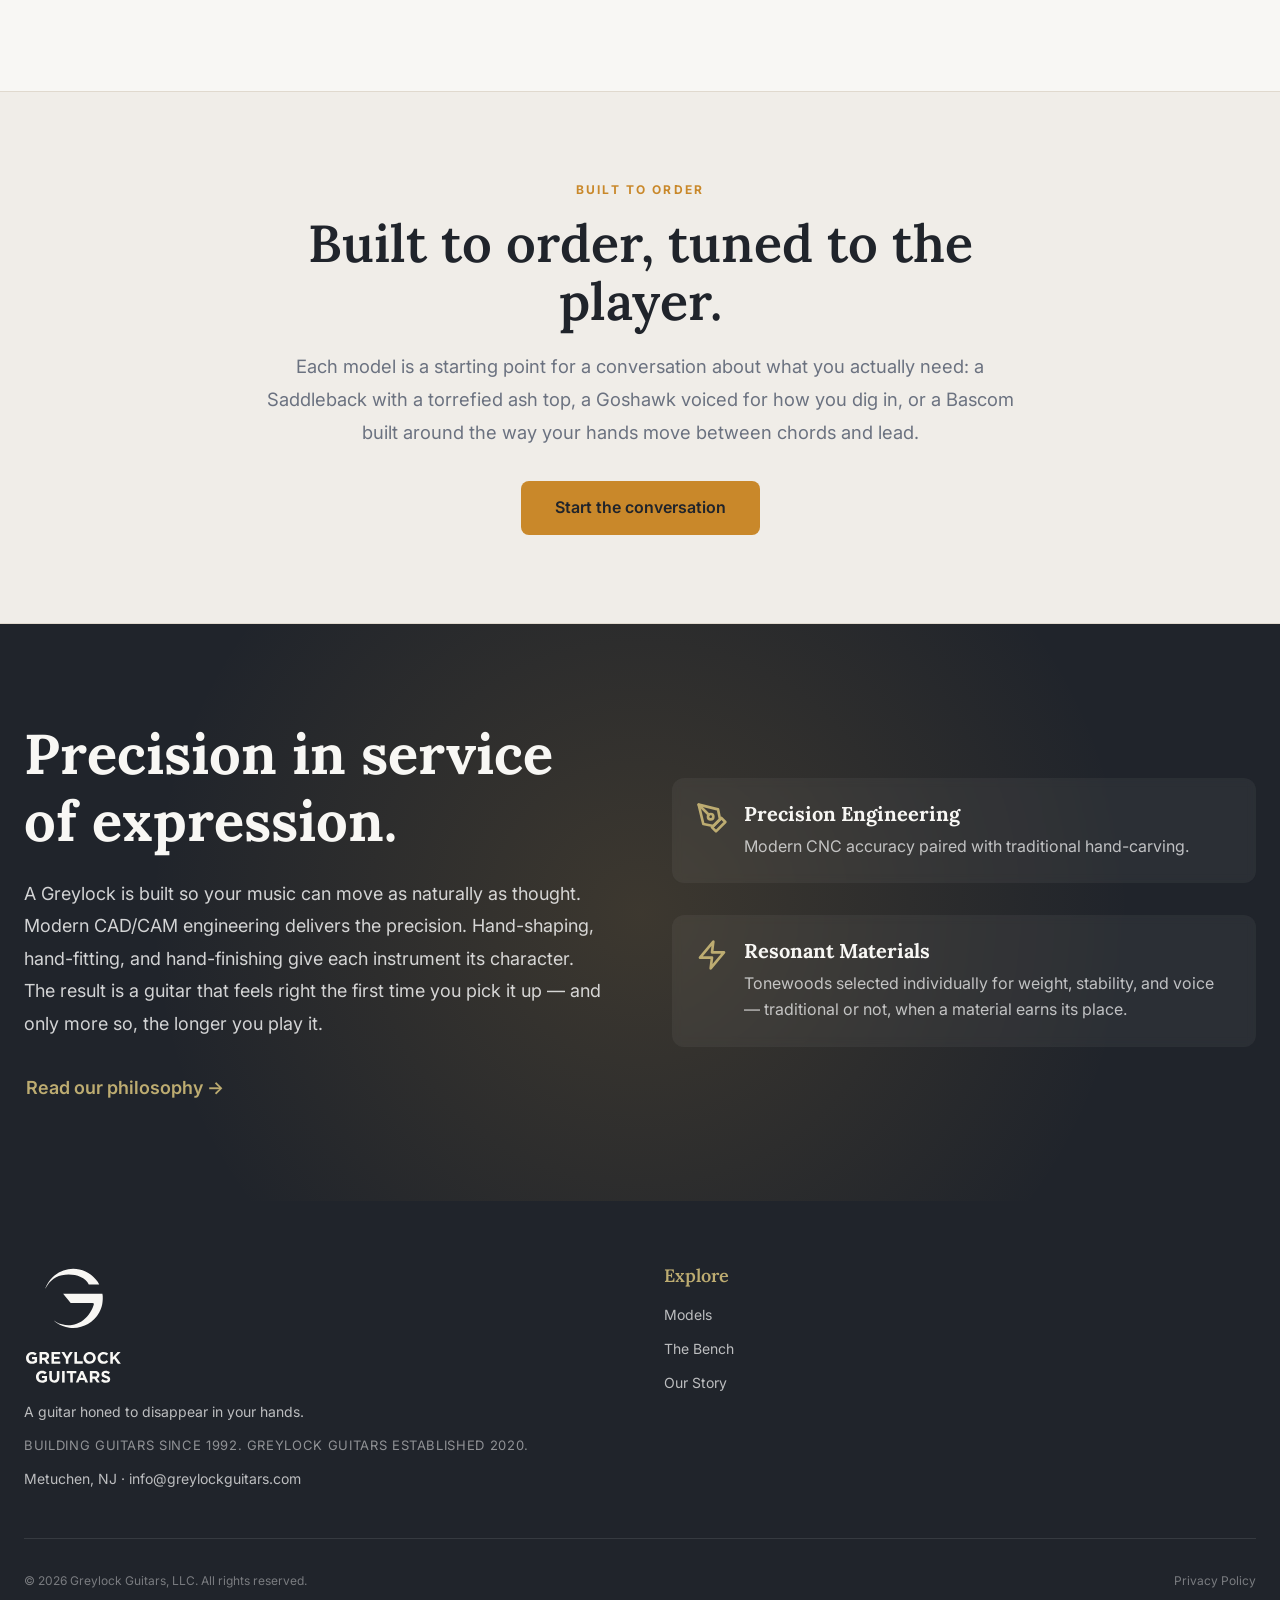
==== commit cd2a5024: "Bascom intro: 16" semi-hollow archtop Co-Authored-By: Claude Sonnet 5.5 <noreply@anthropic.com> Clau" ====
--- a/index.html
+++ b/index.html
@@ -101,7 +101,7 @@
                     </a>
                     <div class="guitar-card-content">
                         <h3 class="guitar-card-title">Bascom</h3>
-                        <p class="guitar-card-desc">A large semi-hollow archtop with a woody attack and sustain that blooms — built for the player who wants the guitar to breathe with them.</p>
+                        <p class="guitar-card-desc">A 16&quot; semi-hollow archtop with a woody attack and sustain that blooms — built for the player who wants the guitar to breathe with them.</p>
                         <a href="bascom.html" class="btn btn-text">Learn More →</a>
                     </div>
                 </div>
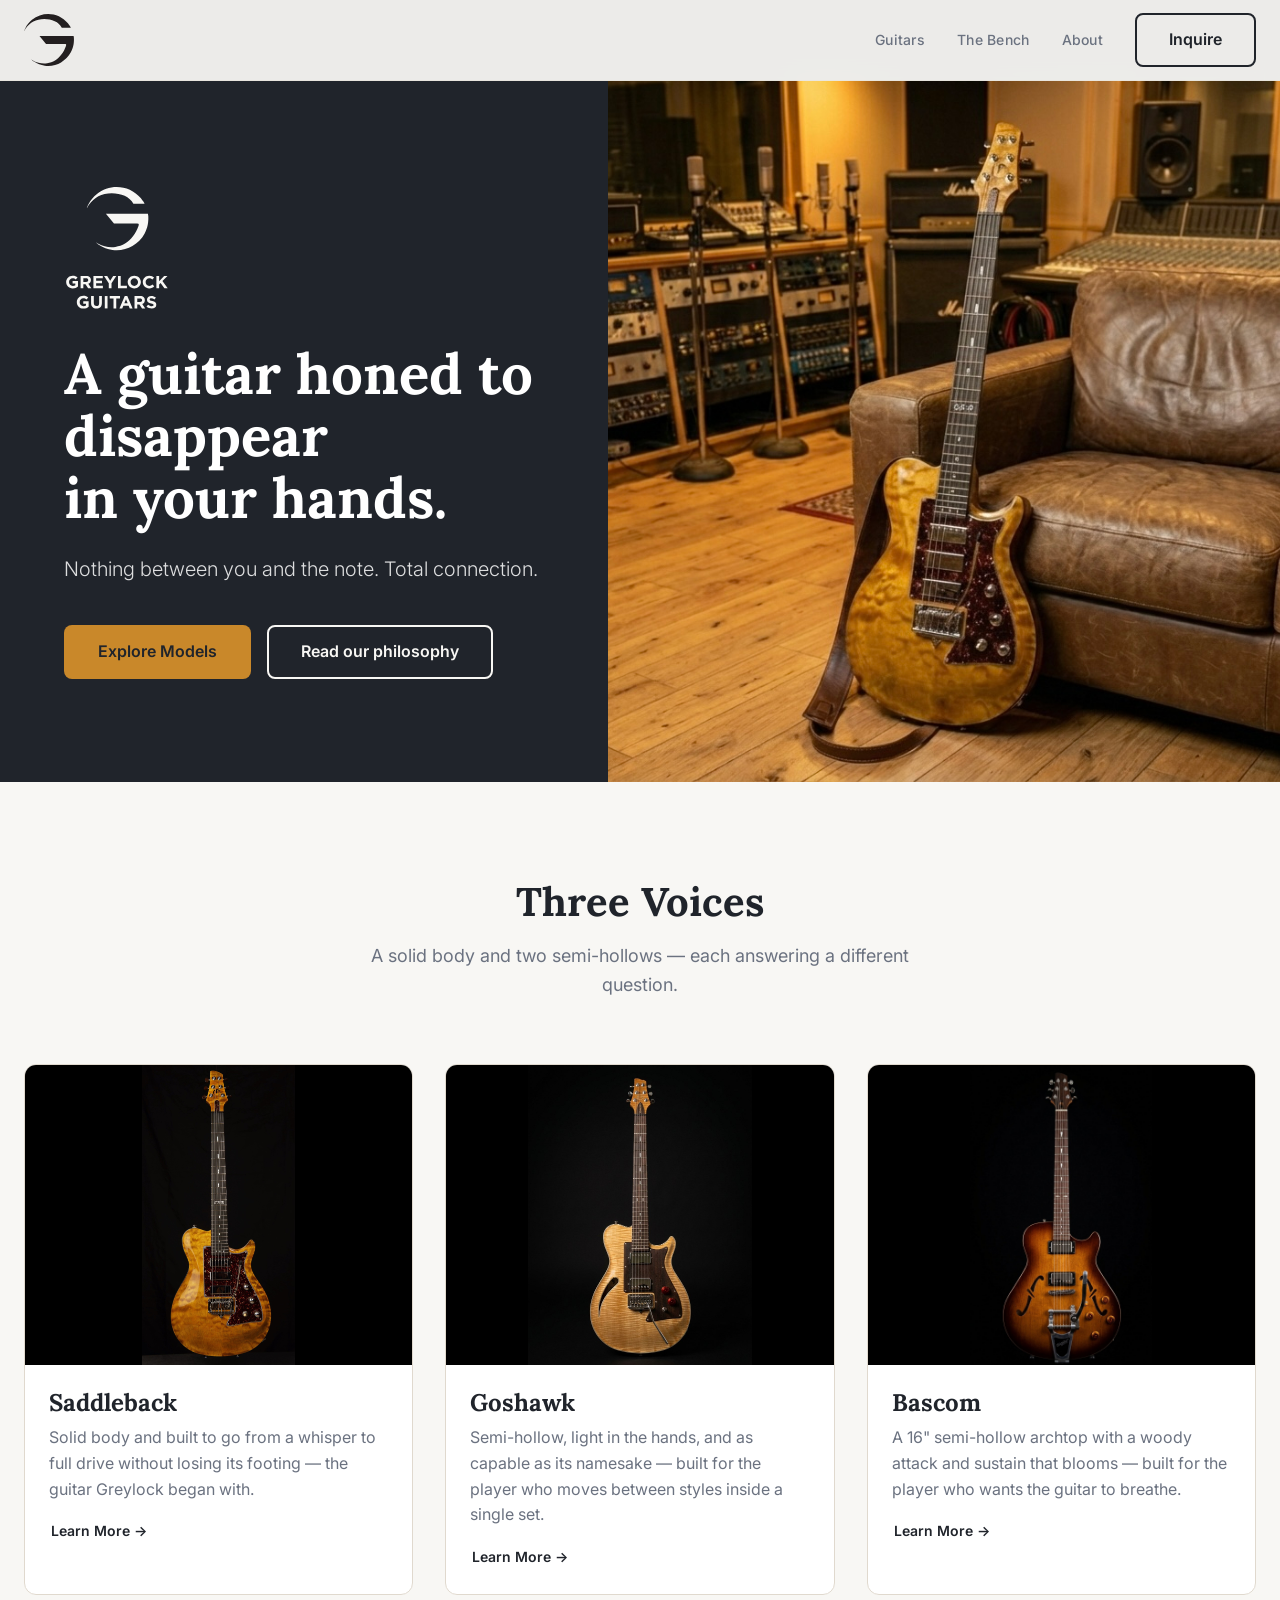
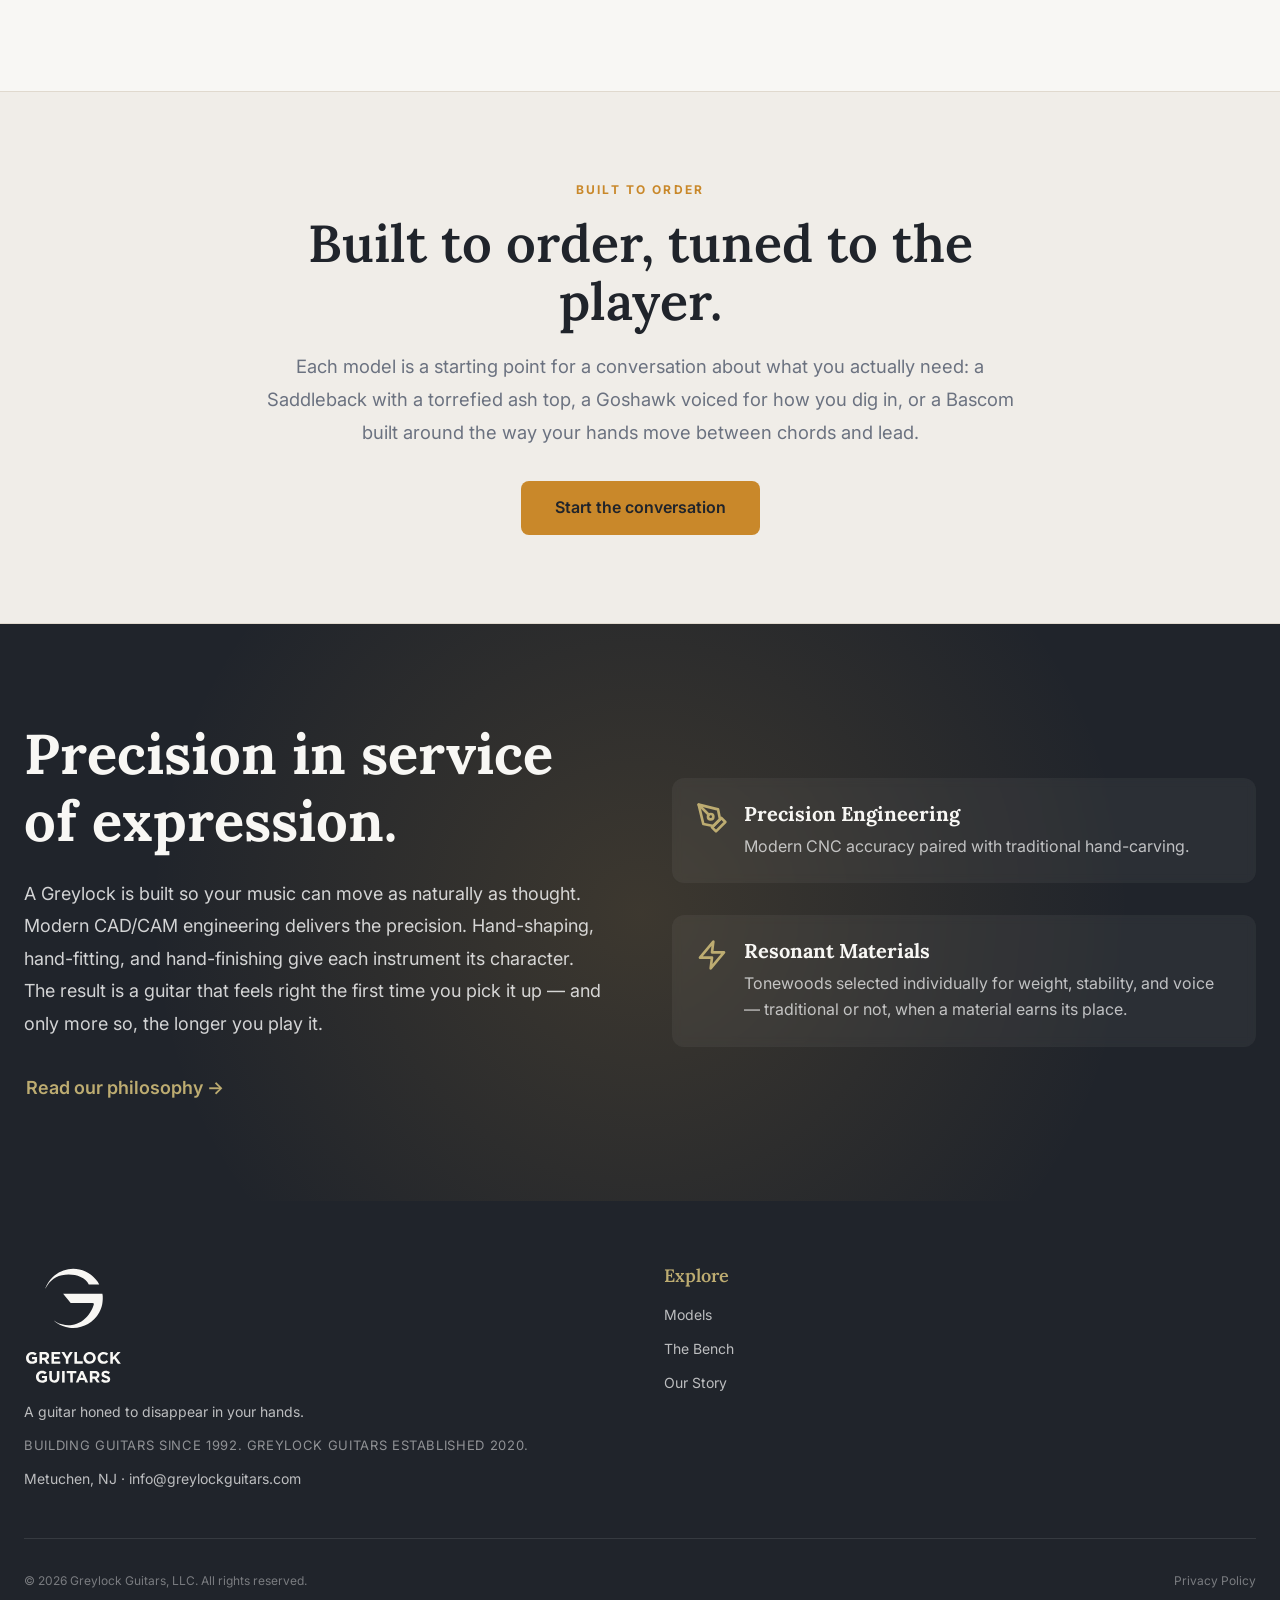
==== commit e6f12ec3: "Bascom description: end sentence at 'breathe.' Co-Authored-By: Claude Sonnet 5.5 <noreply@anthropic." ====
--- a/index.html
+++ b/index.html
@@ -101,7 +101,7 @@
                     </a>
                     <div class="guitar-card-content">
                         <h3 class="guitar-card-title">Bascom</h3>
-                        <p class="guitar-card-desc">A 16&quot; semi-hollow archtop with a woody attack and sustain that blooms — built for the player who wants the guitar to breathe with them.</p>
+                        <p class="guitar-card-desc">A 16&quot; semi-hollow archtop with a woody attack and sustain that blooms — built for the player who wants the guitar to breathe.</p>
                         <a href="bascom.html" class="btn btn-text">Learn More →</a>
                     </div>
                 </div>
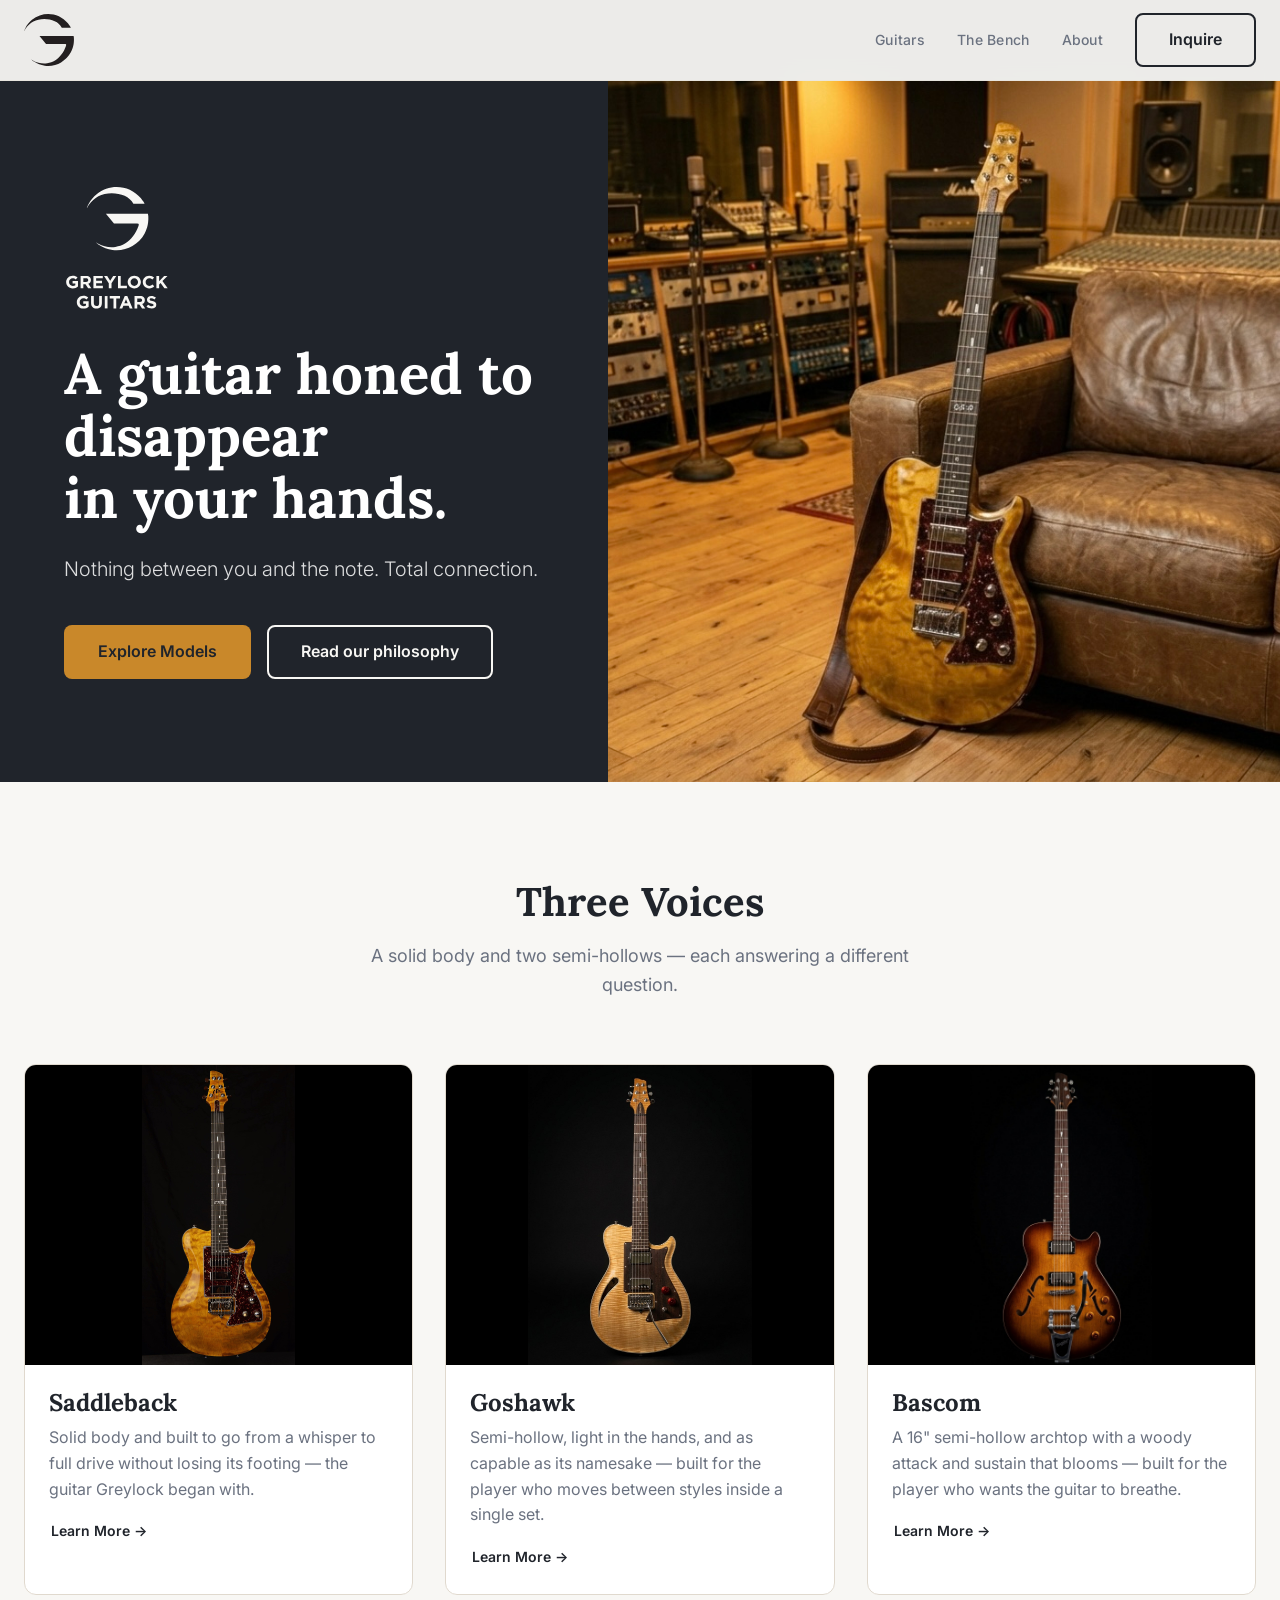
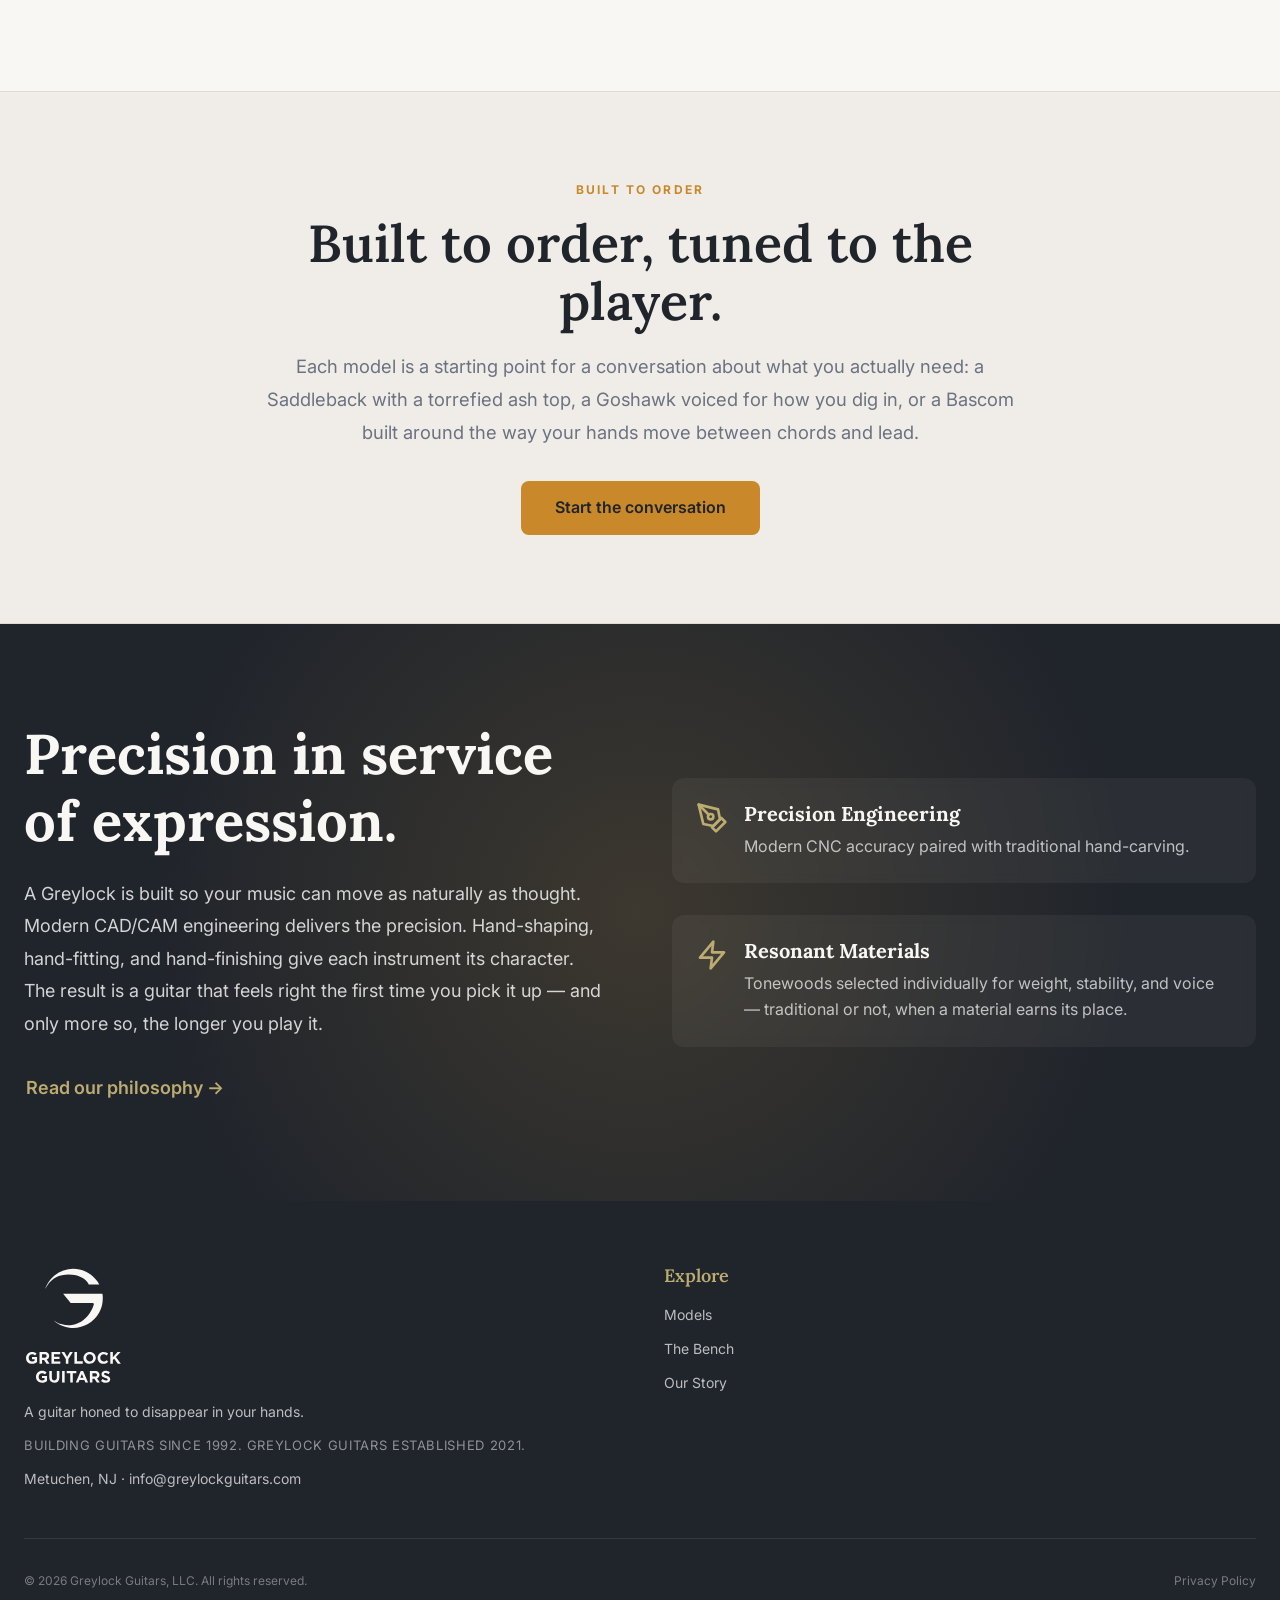
==== commit a49af9ba: "Footer: Greylock Guitars established 2021 Co-Authored-By: Claude Sonnet 5.5 <noreply@anthropic.com> " ====
--- a/index.html
+++ b/index.html
@@ -180,7 +180,7 @@
                 <div>
                     <img src="logo-stacked-light.svg" alt="Greylock Guitars" class="footer-logo">
                     <p class="footer-tagline">A guitar honed to disappear in your hands.</p>
-                    <p class="footer-established">Building guitars since 1992. Greylock Guitars established 2020.</p>
+                    <p class="footer-established">Building guitars since 1992. Greylock Guitars established 2021.</p>
                     <p class="footer-location">Metuchen, NJ · <a href="mailto:info@greylockguitars.com">info@greylockguitars.com</a></p>
                 </div>
 
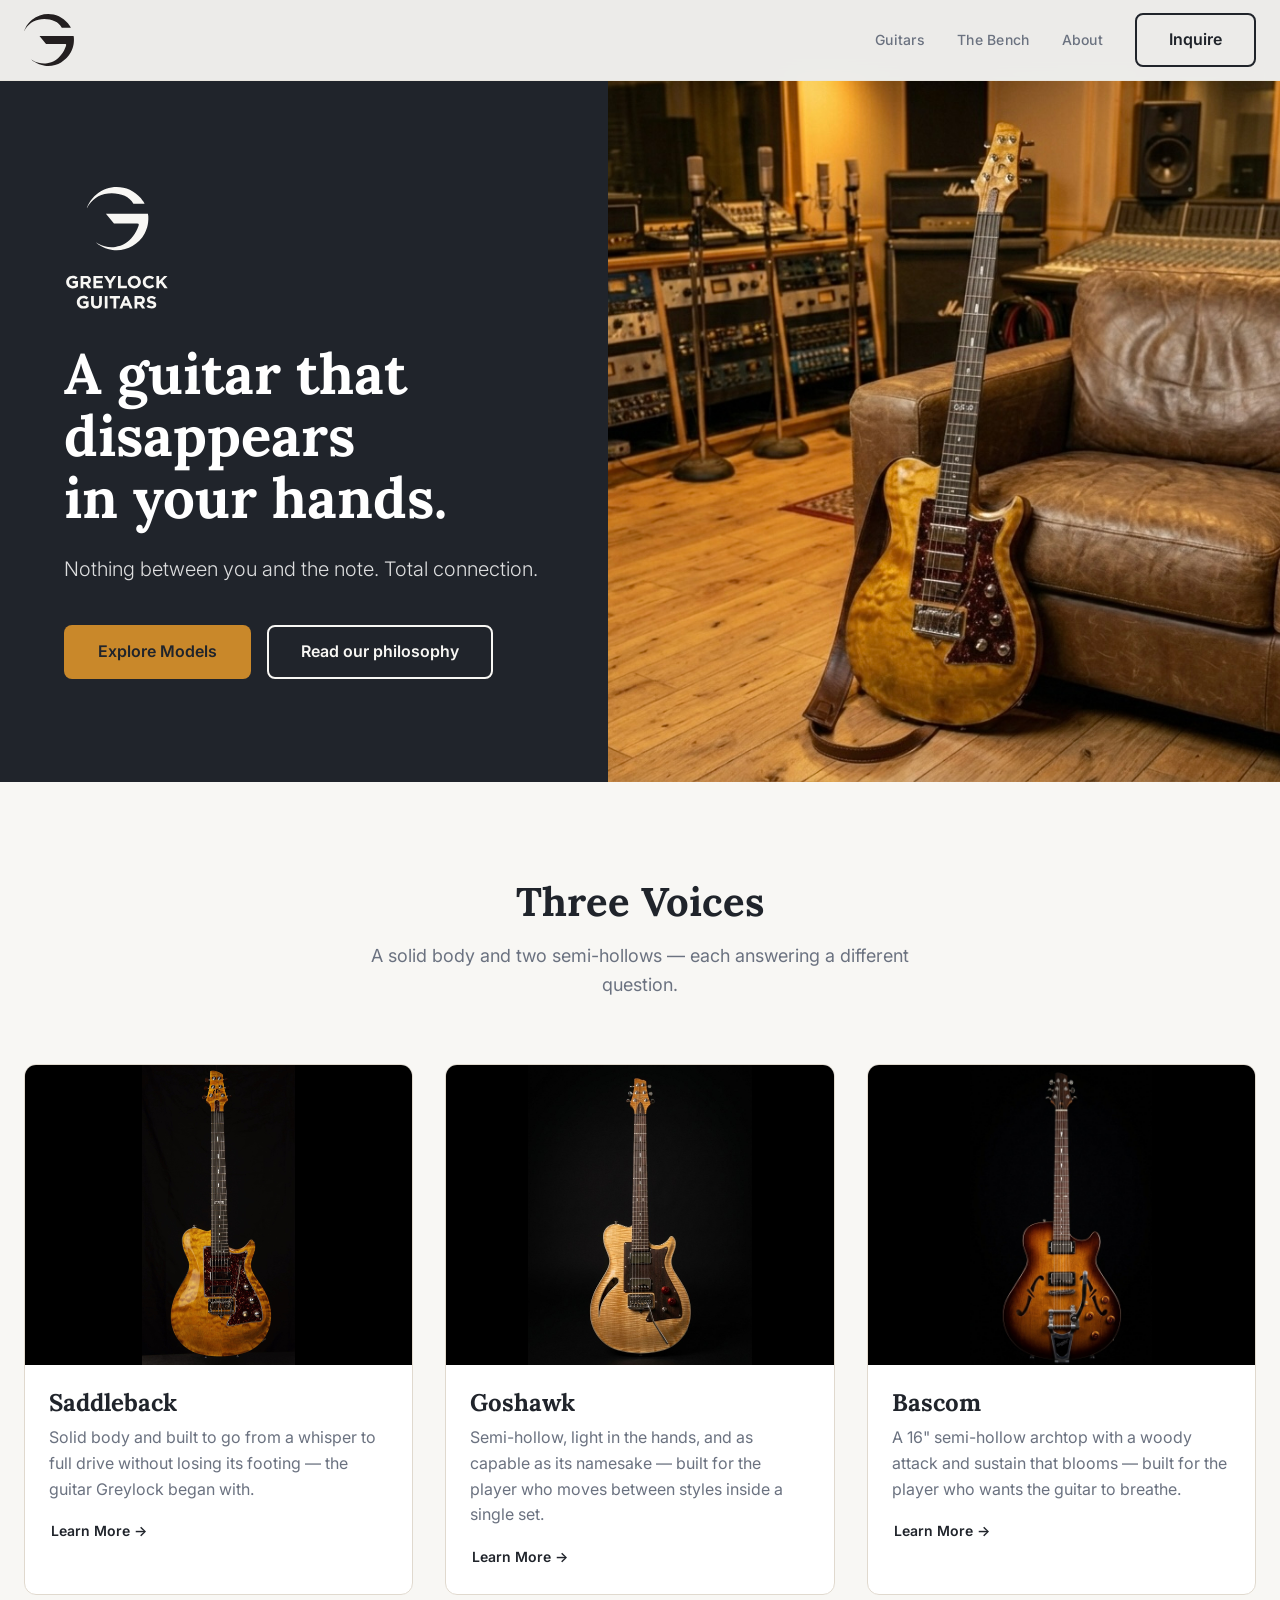
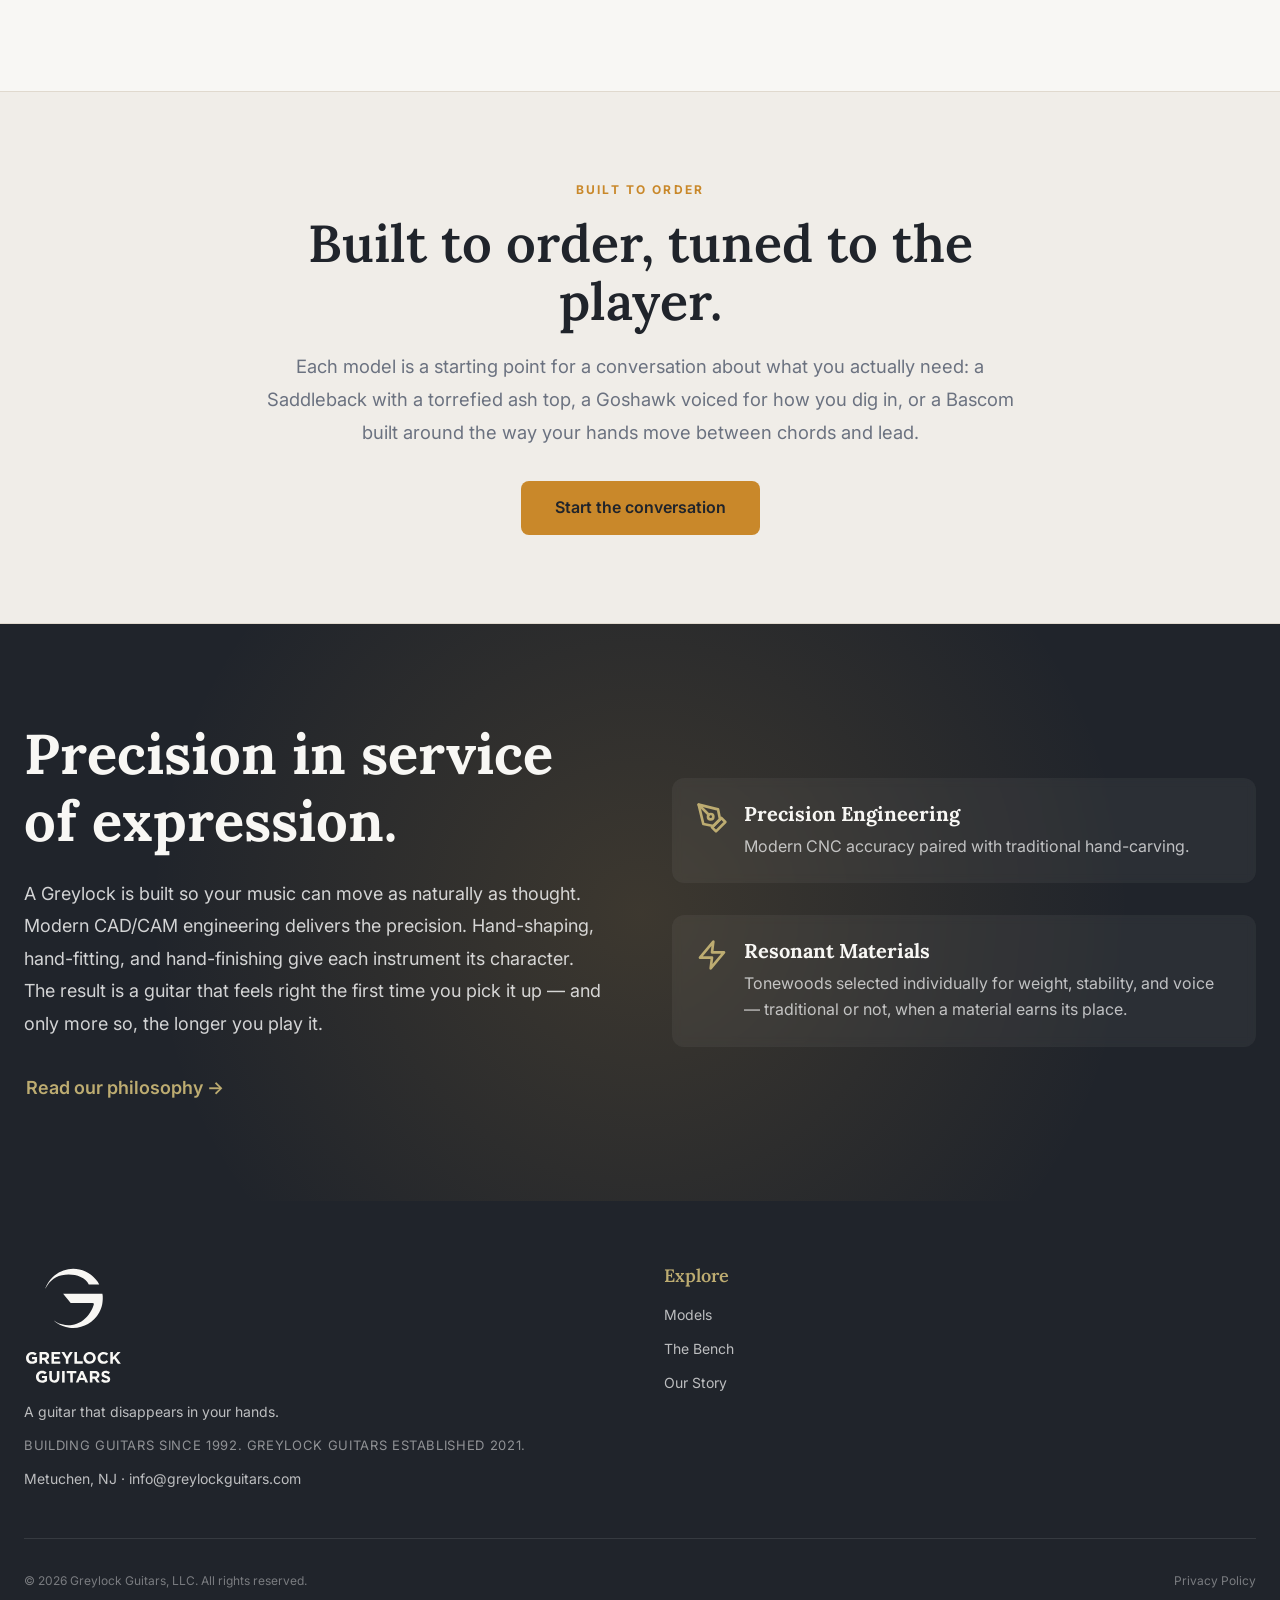
==== commit c27adbd5: "Headline: A guitar that disappears in your hands. Co-Authored-By: Claude Sonnet 5.5 <noreply@anthrop" ====
--- a/index.html
+++ b/index.html
@@ -3,8 +3,8 @@
 <head>
     <meta charset="UTF-8">
     <meta name="viewport" content="width=device-width, initial-scale=1.0">
-    <title>Greylock Guitars — Precision electric guitars, Metuchen NJ</title>
-    <meta name="description" content="Greylock Guitars builds precision electric guitars in Metuchen, NJ. Solid body and semi-hollow instruments, honed to disappear in your hands.">
+    <title>Greylock Guitars — Custom electric guitars, Metuchen NJ</title>
+    <meta name="description" content="Greylock Guitars builds custom electric guitars in Metuchen, NJ. Solid body and semi-hollow instruments that disappear in your hands.">
     <script type="application/ld+json">
     {
         "@context": "https://schema.org",
@@ -51,7 +51,7 @@
     <section class="hero hero--split">
         <div class="hero-content fade-in">
             <img src="logo-stacked-light.svg" alt="" class="hero-logo">
-            <h1 class="hero-title">A guitar honed to disappear<br>in your hands.</h1>
+            <h1 class="hero-title">A guitar that disappears<br>in your hands.</h1>
             <p class="hero-subtitle">Nothing between you and the note. Total connection.</p>
             <div class="hero-buttons">
                 <a href="index.html#models" class="btn btn-primary">Explore Models</a>
@@ -179,7 +179,7 @@
                 <!-- Brand -->
                 <div>
                     <img src="logo-stacked-light.svg" alt="Greylock Guitars" class="footer-logo">
-                    <p class="footer-tagline">A guitar honed to disappear in your hands.</p>
+                    <p class="footer-tagline">A guitar that disappears in your hands.</p>
                     <p class="footer-established">Building guitars since 1992. Greylock Guitars established 2021.</p>
                     <p class="footer-location">Metuchen, NJ · <a href="mailto:info@greylockguitars.com">info@greylockguitars.com</a></p>
                 </div>
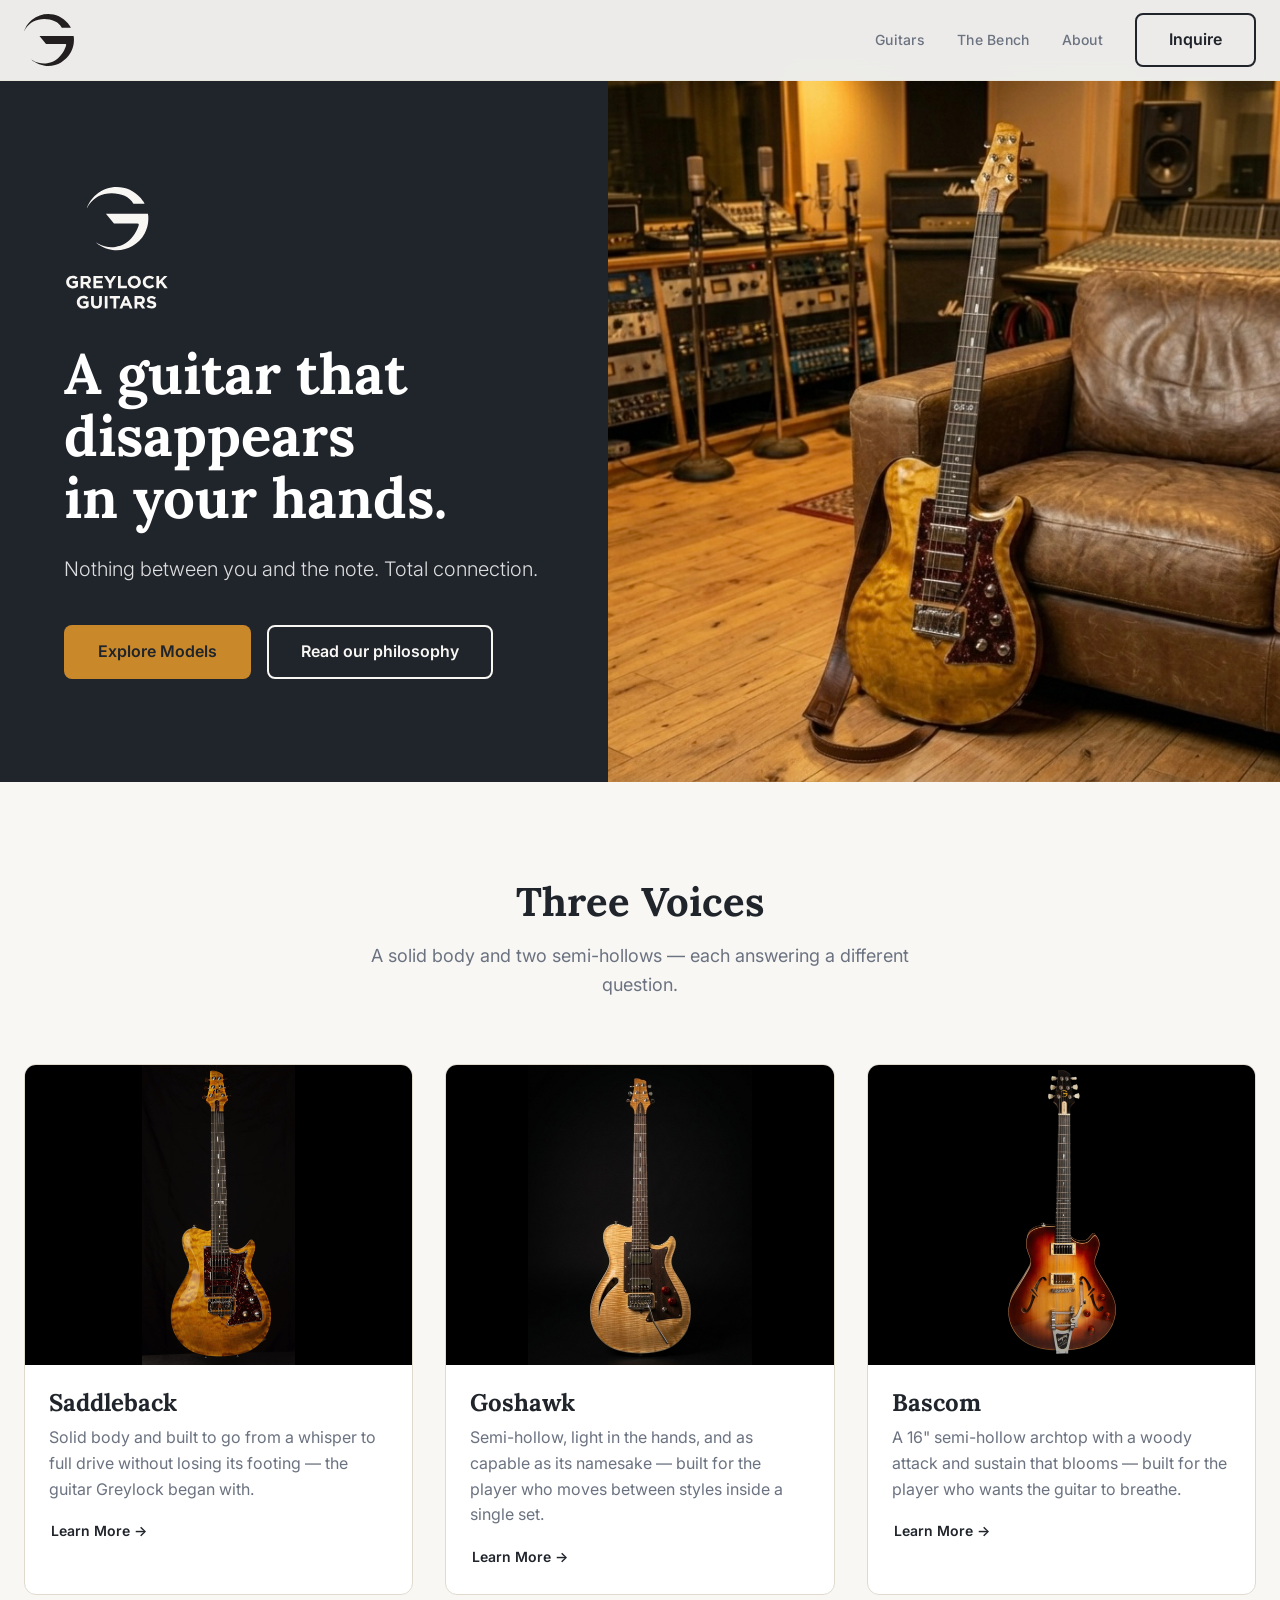
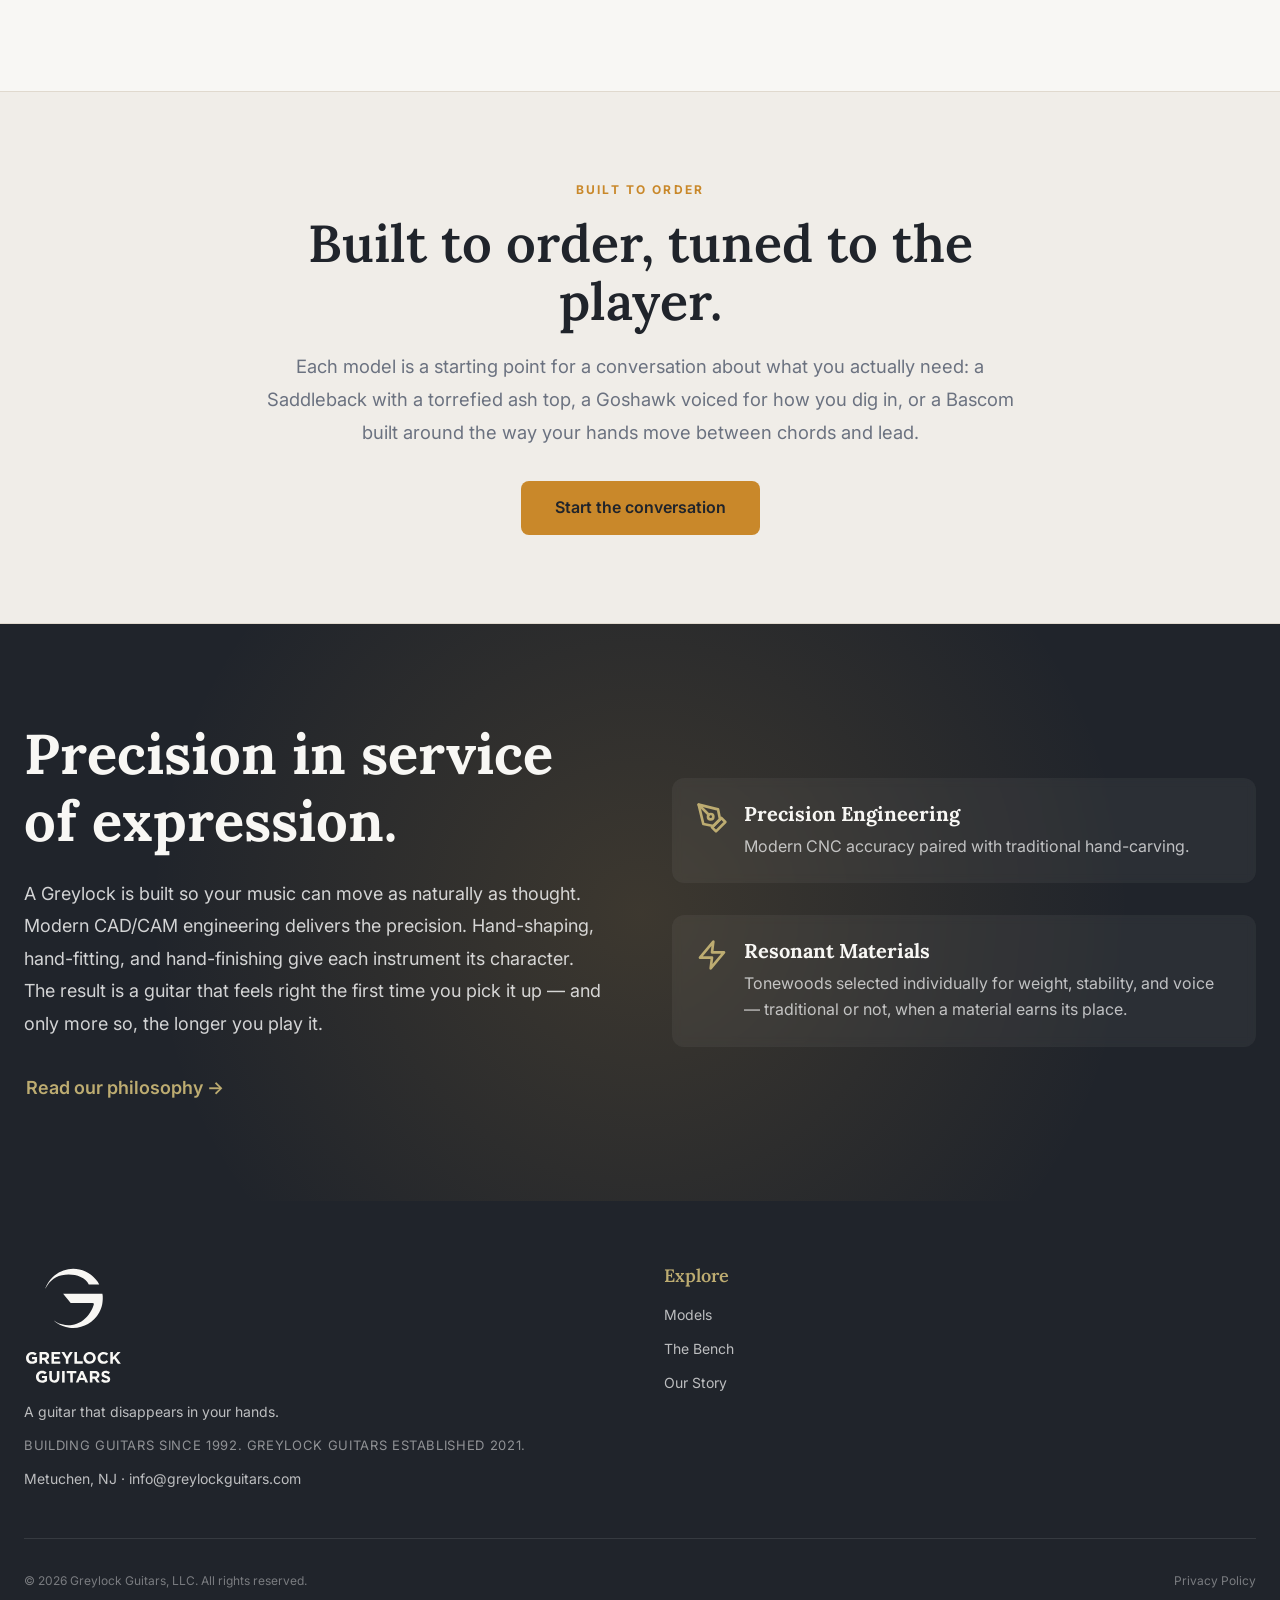
==== commit 5ffcaf6c: "Replace temporary Bascom photo with final photo Co-Authored-By: Claude Sonnet 5.5 <noreply@anthropic" ====
--- a/index.html
+++ b/index.html
@@ -97,7 +97,7 @@
                 <!-- Bascom -->
                 <div class="guitar-card">
                     <a href="bascom.html" class="guitar-card-image" aria-label="Bascom">
-                        <img src="attached_assets/bascom-1.jpg" alt="Bascom semi-hollow archtop in tobacco sunburst with Bigsby tremolo">
+                        <img src="attached_assets/bascom-2.jpg" alt="Bascom semi-hollow archtop in tobacco sunburst with Bigsby tremolo">
                     </a>
                     <div class="guitar-card-content">
                         <h3 class="guitar-card-title">Bascom</h3>
